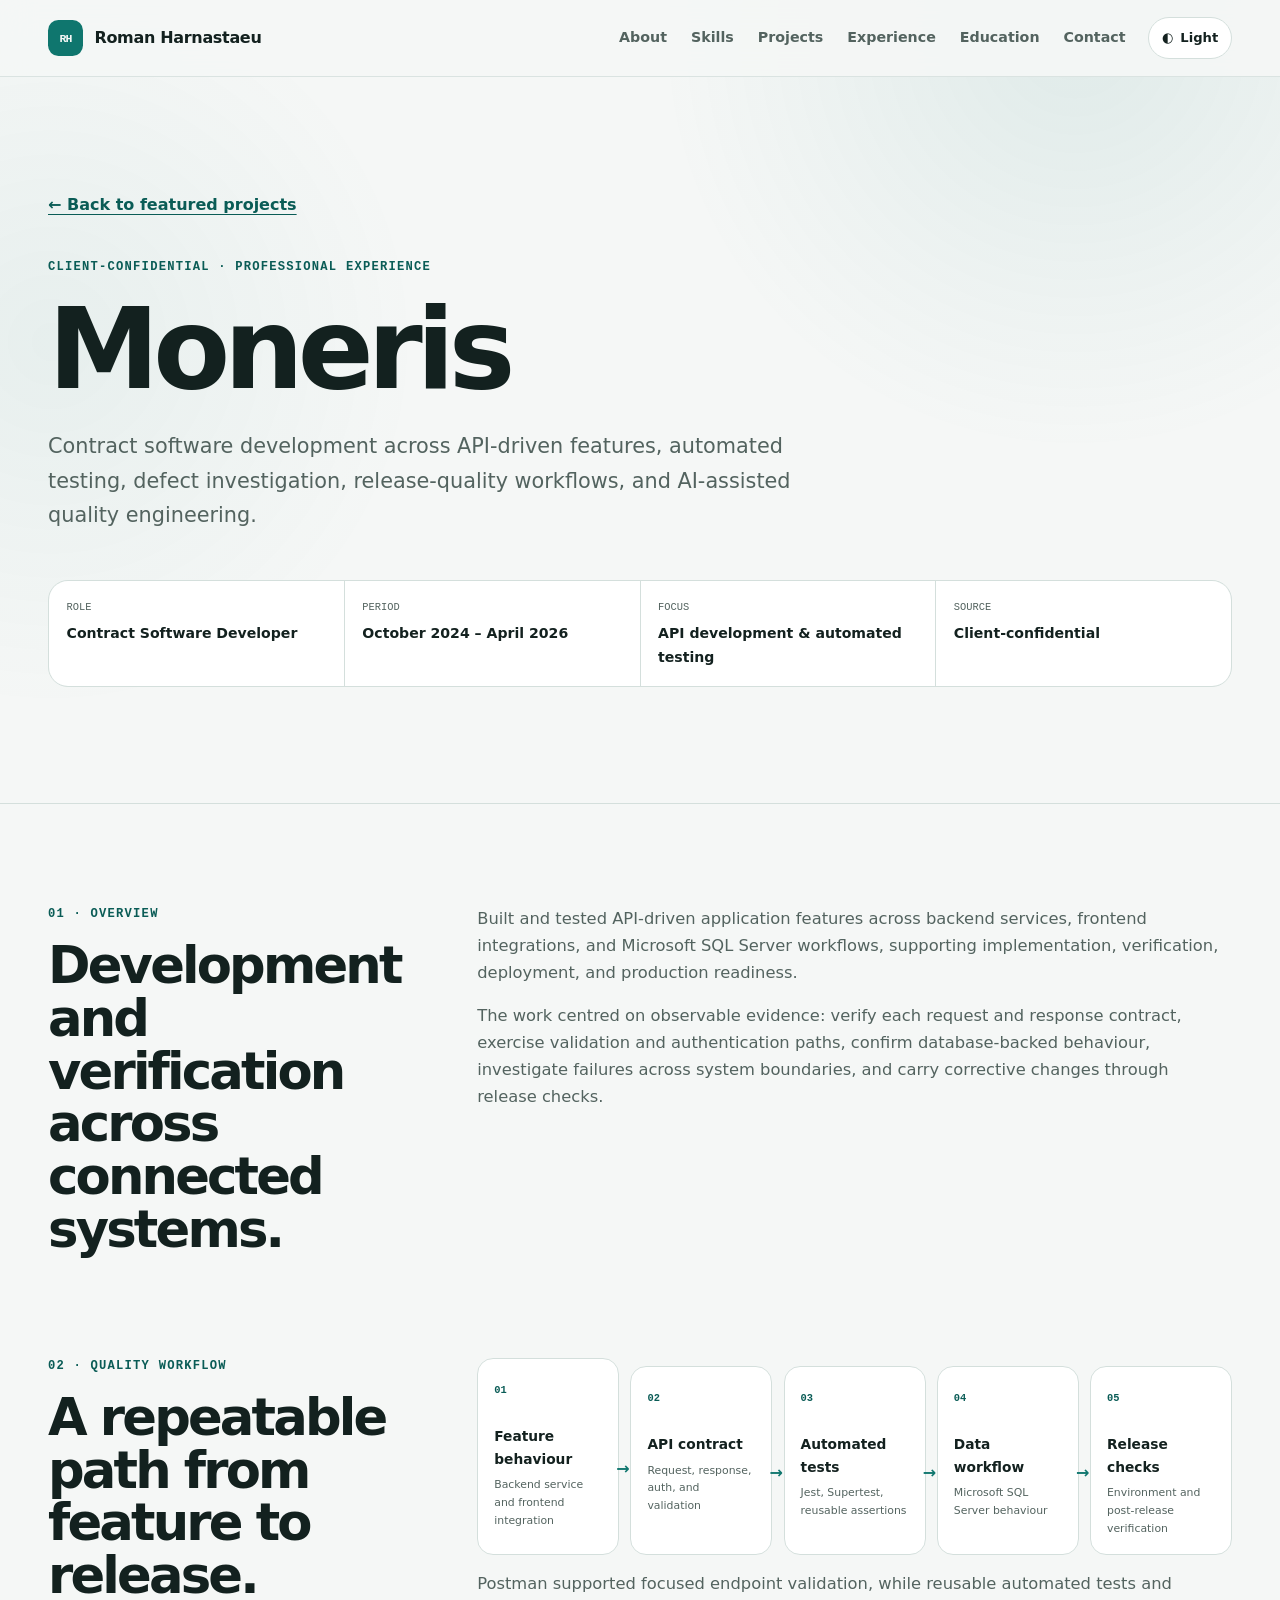
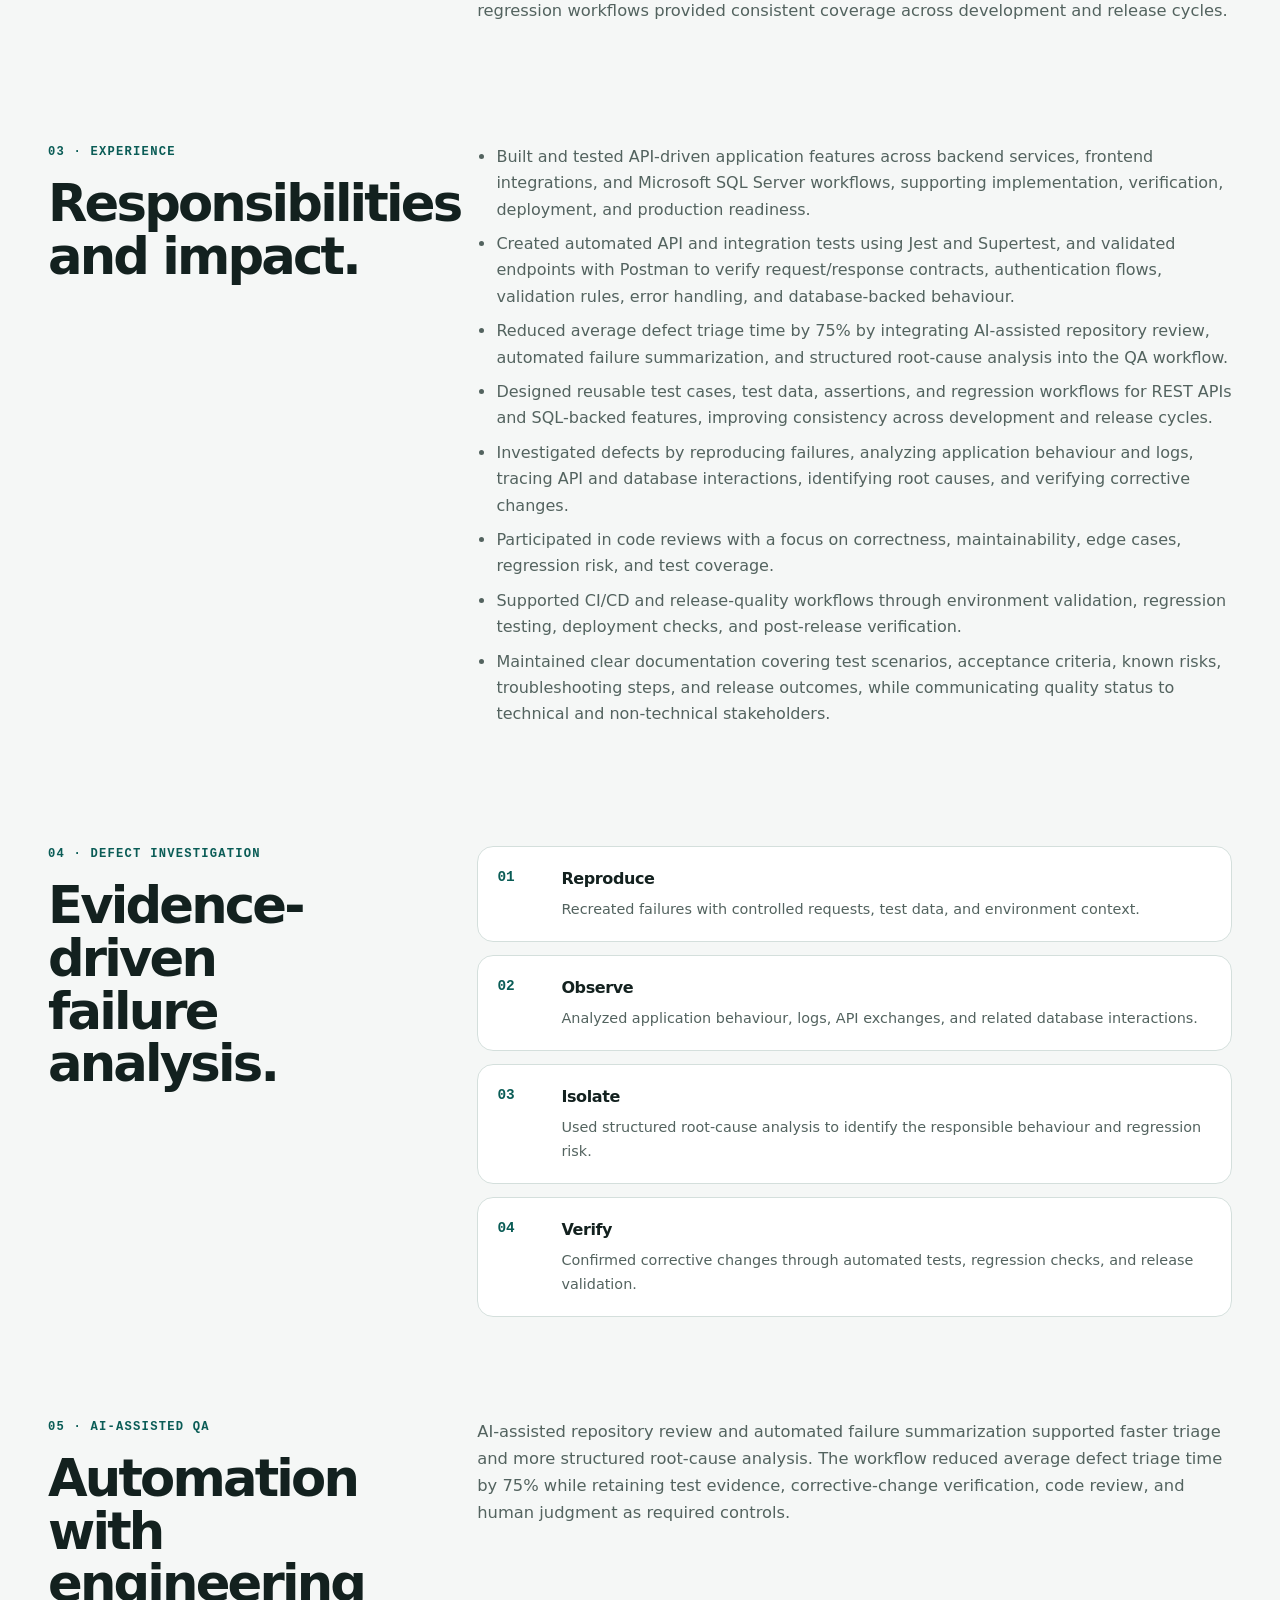
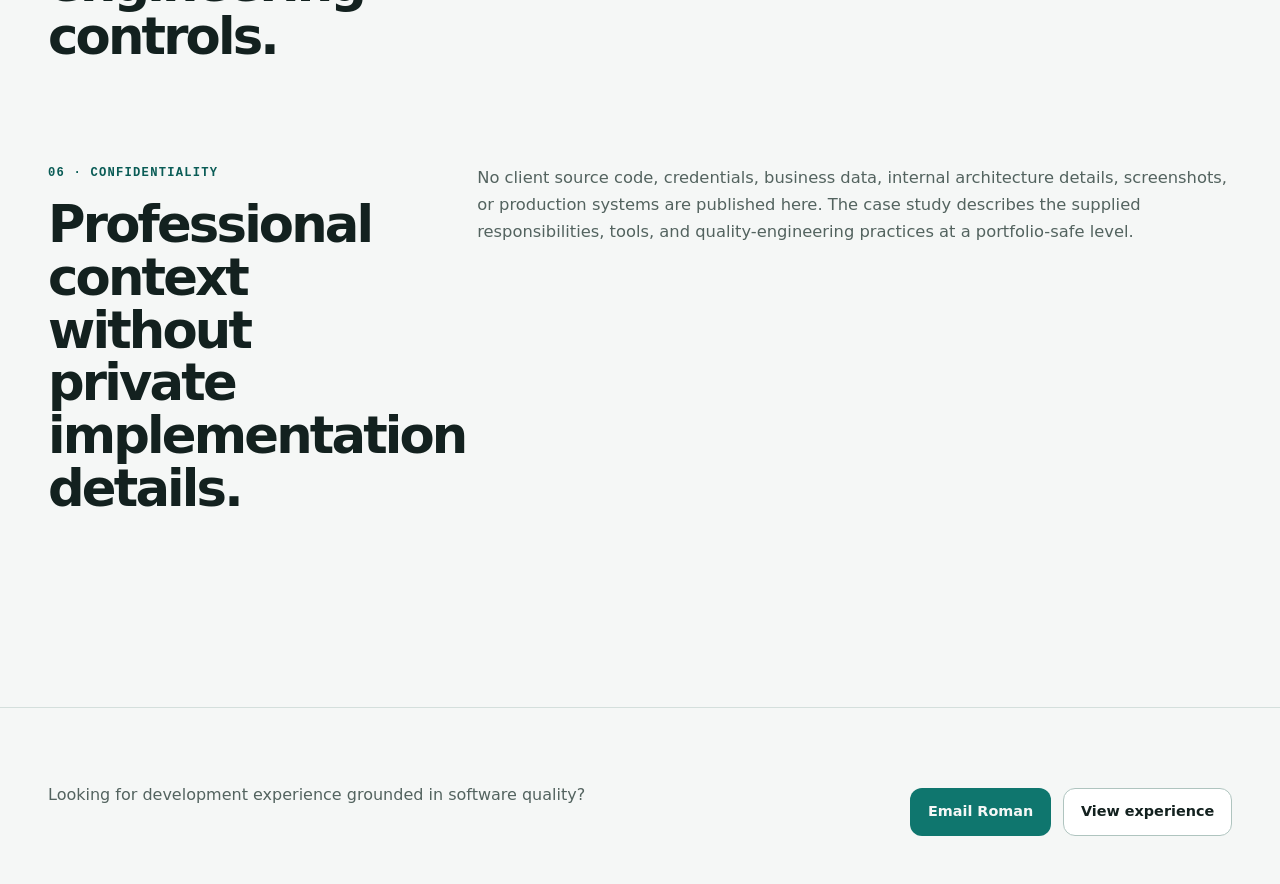
==== moneris-case-study.html @ fde560dd "upd" ====
<!doctype html>
<html lang="en-CA">
<head>
  <meta charset="utf-8">
  <meta name="viewport" content="width=device-width, initial-scale=1">
  <title>Moneris Contract Software Development | Roman Harnastaeu</title>
  <meta name="description" content="A client-confidential case study of Roman Harnastaeu's contract software development work across API-driven features, automated testing, defect investigation, SQL Server workflows, and release quality at Moneris.">
  <meta name="author" content="Roman Harnastaeu">
  <meta name="robots" content="index, follow, max-image-preview:large">
  <meta name="theme-color" content="#f5f7f6" media="(prefers-color-scheme: light)">
  <meta name="theme-color" content="#0b1514" media="(prefers-color-scheme: dark)">
  <link rel="canonical" href="https://romanharnastaeu.github.io/moneris-case-study.html">
  <link rel="icon" type="image/png" href="assets/favicon.png">
  <link rel="stylesheet" href="styles.css">
  <meta property="og:type" content="article">
  <meta property="og:title" content="Moneris Contract Software Development | Roman Harnastaeu">
  <meta property="og:description" content="API-driven development, automated testing, defect investigation, AI-assisted QA, and release-quality workflows at Moneris.">
  <meta property="og:url" content="https://romanharnastaeu.github.io/moneris-case-study.html">
  <meta property="og:image" content="https://romanharnastaeu.github.io/assets/roman-harnastaeu-og-v2.jpg">
  <meta property="og:image:alt" content="Roman Harnastaeu, Full-Stack Software Developer — Java, C#/.NET, REST APIs, test automation, and AI-assisted development">
  <meta name="twitter:card" content="summary_large_image">
  <meta name="twitter:title" content="Moneris Contract Software Development | Roman Harnastaeu">
  <meta name="twitter:description" content="API-driven development, automated testing, defect investigation, AI-assisted QA, and release-quality workflows at Moneris.">
  <meta name="twitter:image" content="https://romanharnastaeu.github.io/assets/roman-harnastaeu-og-v2.jpg">
  <meta name="twitter:image:alt" content="Roman Harnastaeu, Full-Stack Software Developer — Java, C#/.NET, REST APIs, test automation, and AI-assisted development">
  <script>
    try {
      const savedTheme = localStorage.getItem('portfolio-theme');
      if (savedTheme === 'light' || savedTheme === 'dark') document.documentElement.dataset.theme = savedTheme;
    } catch (_) {}
  </script>
  <script src="script.js" defer></script>
</head>
<body>
  <a class="skip-link" href="#case-content">Skip to case study</a>
  <header class="site-header">
    <div class="shell nav-shell">
      <a class="brand" href="index.html" aria-label="Roman Harnastaeu — portfolio home">
        <span class="brand-mark" aria-hidden="true">RH</span>
        <span class="brand-name">Roman Harnastaeu</span>
      </a>
      <button class="nav-toggle" type="button" aria-expanded="false" aria-controls="primary-navigation">
        <span class="sr-only">Open navigation</span>
        <span aria-hidden="true"></span><span aria-hidden="true"></span><span aria-hidden="true"></span>
      </button>
      <nav class="primary-nav" id="primary-navigation" aria-label="Primary navigation">
        <a href="index.html#about">About</a>
        <a href="index.html#skills">Skills</a>
        <a href="index.html#projects">Projects</a>
        <a href="index.html#experience">Experience</a>
        <a href="index.html#education">Education</a>
        <a href="index.html#contact">Contact</a>
      </nav>
      <button class="theme-toggle" type="button" aria-label="Switch to dark theme">
        <span aria-hidden="true">◐</span><span class="theme-label">Theme</span>
      </button>
    </div>
  </header>

  <main class="case-study-main" id="case-content">
    <header class="case-study-hero">
      <div class="shell">
        <a class="back-link" href="index.html#projects">← Back to featured projects</a>
        <p class="eyebrow">Client-confidential · Professional experience</p>
        <h1>Moneris</h1>
        <p class="case-study-lede">Contract software development across API-driven features, automated testing, defect investigation, release-quality workflows, and AI-assisted quality engineering.</p>
        <dl class="case-facts">
          <div><dt>Role</dt><dd>Contract Software Developer</dd></div>
          <div><dt>Period</dt><dd>October 2024 – April 2026</dd></div>
          <div><dt>Focus</dt><dd>API development &amp; automated testing</dd></div>
          <div><dt>Source</dt><dd>Client-confidential</dd></div>
        </dl>
      </div>
    </header>

    <section class="case-section" aria-labelledby="moneris-overview-title">
      <div class="shell">
        <div>
          <p class="eyebrow">01 · Overview</p>
          <h2 id="moneris-overview-title">Development and verification across connected systems.</h2>
        </div>
        <div class="case-body">
          <p>Built and tested API-driven application features across backend services, frontend integrations, and Microsoft SQL Server workflows, supporting implementation, verification, deployment, and production readiness.</p>
          <p>The work centred on observable evidence: verify each request and response contract, exercise validation and authentication paths, confirm database-backed behaviour, investigate failures across system boundaries, and carry corrective changes through release checks.</p>
        </div>
      </div>
    </section>

    <section class="case-section" aria-labelledby="moneris-system-title">
      <div class="shell">
        <div>
          <p class="eyebrow">02 · Quality workflow</p>
          <h2 id="moneris-system-title">A repeatable path from feature to release.</h2>
        </div>
        <div class="case-body">
          <ol class="architecture-flow" aria-label="Moneris API quality workflow">
            <li><span>01</span><strong>Feature behaviour</strong><small>Backend service and frontend integration</small></li>
            <li><span>02</span><strong>API contract</strong><small>Request, response, auth, and validation</small></li>
            <li><span>03</span><strong>Automated tests</strong><small>Jest, Supertest, reusable assertions</small></li>
            <li><span>04</span><strong>Data workflow</strong><small>Microsoft SQL Server behaviour</small></li>
            <li><span>05</span><strong>Release checks</strong><small>Environment and post-release verification</small></li>
          </ol>
          <p>Postman supported focused endpoint validation, while reusable automated tests and regression workflows provided consistent coverage across development and release cycles.</p>
        </div>
      </div>
    </section>

    <section class="case-section" aria-labelledby="moneris-contribution-title">
      <div class="shell">
        <div>
          <p class="eyebrow">03 · Experience</p>
          <h2 id="moneris-contribution-title">Responsibilities and impact.</h2>
        </div>
        <div class="case-body">
          <ul>
            <li>Built and tested API-driven application features across backend services, frontend integrations, and Microsoft SQL Server workflows, supporting implementation, verification, deployment, and production readiness.</li>
            <li>Created automated API and integration tests using Jest and Supertest, and validated endpoints with Postman to verify request/response contracts, authentication flows, validation rules, error handling, and database-backed behaviour.</li>
            <li>Reduced average defect triage time by 75% by integrating AI-assisted repository review, automated failure summarization, and structured root-cause analysis into the QA workflow.</li>
            <li>Designed reusable test cases, test data, assertions, and regression workflows for REST APIs and SQL-backed features, improving consistency across development and release cycles.</li>
            <li>Investigated defects by reproducing failures, analyzing application behaviour and logs, tracing API and database interactions, identifying root causes, and verifying corrective changes.</li>
            <li>Participated in code reviews with a focus on correctness, maintainability, edge cases, regression risk, and test coverage.</li>
            <li>Supported CI/CD and release-quality workflows through environment validation, regression testing, deployment checks, and post-release verification.</li>
            <li>Maintained clear documentation covering test scenarios, acceptance criteria, known risks, troubleshooting steps, and release outcomes, while communicating quality status to technical and non-technical stakeholders.</li>
          </ul>
        </div>
      </div>
    </section>

    <section class="case-section" aria-labelledby="moneris-investigation-title">
      <div class="shell">
        <div>
          <p class="eyebrow">04 · Defect investigation</p>
          <h2 id="moneris-investigation-title">Evidence-driven failure analysis.</h2>
        </div>
        <div class="case-body case-steps">
          <article class="case-step"><span>01</span><div><h3>Reproduce</h3><p>Recreated failures with controlled requests, test data, and environment context.</p></div></article>
          <article class="case-step"><span>02</span><div><h3>Observe</h3><p>Analyzed application behaviour, logs, API exchanges, and related database interactions.</p></div></article>
          <article class="case-step"><span>03</span><div><h3>Isolate</h3><p>Used structured root-cause analysis to identify the responsible behaviour and regression risk.</p></div></article>
          <article class="case-step"><span>04</span><div><h3>Verify</h3><p>Confirmed corrective changes through automated tests, regression checks, and release validation.</p></div></article>
        </div>
      </div>
    </section>

    <section class="case-section" aria-labelledby="moneris-ai-title">
      <div class="shell">
        <div>
          <p class="eyebrow">05 · AI-assisted QA</p>
          <h2 id="moneris-ai-title">Automation with engineering controls.</h2>
        </div>
        <div class="case-body">
          <p>AI-assisted repository review and automated failure summarization supported faster triage and more structured root-cause analysis. The workflow reduced average defect triage time by 75% while retaining test evidence, corrective-change verification, code review, and human judgment as required controls.</p>
        </div>
      </div>
    </section>

    <section class="case-section" aria-labelledby="moneris-privacy-title">
      <div class="shell">
        <div>
          <p class="eyebrow">06 · Confidentiality</p>
          <h2 id="moneris-privacy-title">Professional context without private implementation details.</h2>
        </div>
        <div class="case-body">
          <p>No client source code, credentials, business data, internal architecture details, screenshots, or production systems are published here. The case study describes the supplied responsibilities, tools, and quality-engineering practices at a portfolio-safe level.</p>
        </div>
      </div>
    </section>
  </main>

  <footer class="case-study-footer">
    <div class="shell">
      <p>Looking for development experience grounded in software quality?</p>
      <div class="hero-actions">
        <a class="button button-primary" href="mailto:harnastaeudev@gmail.com">Email Roman</a>
        <a class="button button-secondary" href="index.html#experience">View experience</a>
      </div>
    </div>
  </footer>
</body>
</html>
---- styles.css ----
:root {
  color-scheme: light;
  --bg: #f5f7f6;
  --surface: #ffffff;
  --surface-soft: #eaf2f0;
  --surface-strong: #dcebe7;
  --text: #13211f;
  --muted: #53635f;
  --accent: #0f766e;
  --accent-strong: #0a5c56;
  --accent-soft: #d8f0eb;
  --accent-ink: #083d39;
  --border: #d4dfdc;
  --border-strong: #afc4bf;
  --header-bg: rgba(245, 247, 246, 0.92);
  --shadow-sm: 0 8px 24px rgba(19, 33, 31, 0.06);
  --shadow-lg: 0 28px 70px rgba(19, 33, 31, 0.12);
  --radius-sm: 0.75rem;
  --radius-md: 1.25rem;
  --radius-lg: 2rem;
  --shell: 74rem;
  --font-sans: Inter, ui-sans-serif, system-ui, -apple-system, BlinkMacSystemFont, "Segoe UI", sans-serif;
  --font-mono: "SFMono-Regular", Consolas, "Liberation Mono", monospace;
}

@media (prefers-color-scheme: dark) {
  :root:not([data-theme="light"]) {
    color-scheme: dark;
    --bg: #091311;
    --surface: #101d1a;
    --surface-soft: #142723;
    --surface-strong: #1a322d;
    --text: #eff8f5;
    --muted: #afc2bd;
    --accent: #57d6c1;
    --accent-strong: #8be7d8;
    --accent-soft: #153d36;
    --accent-ink: #c8fff5;
    --border: #29403b;
    --border-strong: #41635b;
    --header-bg: rgba(9, 19, 17, 0.9);
    --shadow-sm: 0 8px 24px rgba(0, 0, 0, 0.16);
    --shadow-lg: 0 30px 70px rgba(0, 0, 0, 0.3);
  }
}

:root[data-theme="dark"] {
  color-scheme: dark;
  --bg: #091311;
  --surface: #101d1a;
  --surface-soft: #142723;
  --surface-strong: #1a322d;
  --text: #eff8f5;
  --muted: #afc2bd;
  --accent: #57d6c1;
  --accent-strong: #8be7d8;
  --accent-soft: #153d36;
  --accent-ink: #c8fff5;
  --border: #29403b;
  --border-strong: #41635b;
  --header-bg: rgba(9, 19, 17, 0.9);
  --shadow-sm: 0 8px 24px rgba(0, 0, 0, 0.16);
  --shadow-lg: 0 30px 70px rgba(0, 0, 0, 0.3);
}

*,
*::before,
*::after {
  box-sizing: border-box;
}

html {
  scroll-behavior: smooth;
  scroll-padding-top: 6rem;
}

body {
  margin: 0;
  min-width: 20rem;
  background: var(--bg);
  color: var(--text);
  font-family: var(--font-sans);
  font-size: 1rem;
  line-height: 1.65;
  text-rendering: optimizeLegibility;
  -webkit-font-smoothing: antialiased;
}

body::before {
  position: fixed;
  inset: 0;
  z-index: -1;
  content: "";
  pointer-events: none;
  background:
    radial-gradient(circle at 84% 4%, color-mix(in srgb, var(--accent) 9%, transparent), transparent 26rem),
    radial-gradient(circle at 4% 38%, color-mix(in srgb, var(--accent) 6%, transparent), transparent 23rem);
}

img,
svg {
  display: block;
  max-width: 100%;
}

a {
  color: inherit;
}

button,
input,
textarea,
select {
  font: inherit;
}

button,
a {
  -webkit-tap-highlight-color: transparent;
}

:focus-visible {
  outline: 3px solid var(--accent);
  outline-offset: 4px;
}

::selection {
  background: var(--accent);
  color: var(--bg);
}

.shell {
  width: min(calc(100% - 2.5rem), var(--shell));
  margin-inline: auto;
}

.sr-only {
  position: absolute;
  width: 1px;
  height: 1px;
  padding: 0;
  margin: -1px;
  overflow: hidden;
  clip: rect(0, 0, 0, 0);
  white-space: nowrap;
  border: 0;
}

.skip-link {
  position: fixed;
  top: 1rem;
  left: 1rem;
  z-index: 100;
  padding: 0.75rem 1rem;
  border-radius: var(--radius-sm);
  background: var(--text);
  color: var(--bg);
  font-weight: 750;
  text-decoration: none;
  transform: translateY(-160%);
}

.skip-link:focus {
  transform: translateY(0);
}

.site-header {
  position: sticky;
  top: 0;
  z-index: 50;
  border-bottom: 1px solid color-mix(in srgb, var(--border) 80%, transparent);
  background: var(--header-bg);
  backdrop-filter: blur(16px);
}

.nav-shell {
  position: relative;
  display: flex;
  min-height: 4.75rem;
  align-items: center;
  gap: 1.4rem;
}

.brand {
  display: inline-flex;
  align-items: center;
  gap: 0.7rem;
  flex: 0 0 auto;
  font-weight: 780;
  letter-spacing: -0.02em;
  text-decoration: none;
}

.brand-mark {
  display: grid;
  width: 2.2rem;
  height: 2.2rem;
  place-items: center;
  border-radius: 0.65rem;
  background: var(--accent);
  color: var(--bg);
  font-family: var(--font-mono);
  font-size: 0.72rem;
  font-weight: 800;
  letter-spacing: -0.08em;
}

.primary-nav {
  display: flex;
  align-items: center;
  gap: clamp(0.8rem, 2vw, 1.5rem);
  margin-left: auto;
}

.primary-nav a {
  position: relative;
  padding-block: 0.5rem;
  color: var(--muted);
  font-size: 0.89rem;
  font-weight: 680;
  text-decoration: none;
}

.primary-nav a::after {
  position: absolute;
  right: 0;
  bottom: 0.2rem;
  left: 0;
  height: 2px;
  content: "";
  background: var(--accent);
  transform: scaleX(0);
  transform-origin: right;
  transition: transform 180ms ease;
}

.primary-nav a:hover,
.primary-nav a:focus-visible {
  color: var(--text);
}

.primary-nav a:hover::after,
.primary-nav a:focus-visible::after {
  transform: scaleX(1);
  transform-origin: left;
}

.theme-toggle,
.nav-toggle {
  border: 1px solid var(--border);
  background: var(--surface);
  color: var(--text);
  cursor: pointer;
}

.theme-toggle {
  display: inline-flex;
  min-height: 2.65rem;
  align-items: center;
  gap: 0.45rem;
  justify-content: center;
  padding: 0.55rem 0.8rem;
  border-radius: 999px;
  font-size: 0.82rem;
  font-weight: 720;
}

.theme-toggle:hover,
.nav-toggle:hover {
  border-color: var(--border-strong);
  background: var(--surface-soft);
}

.nav-toggle {
  display: none;
  width: 2.75rem;
  height: 2.75rem;
  margin-left: auto;
  padding: 0.7rem;
  border-radius: 50%;
}

.nav-toggle > span:not(.sr-only) {
  display: block;
  width: 100%;
  height: 2px;
  margin-block: 0.22rem;
  border-radius: 999px;
  background: currentColor;
  transition: transform 180ms ease, opacity 180ms ease;
}

.hero {
  display: grid;
  min-height: calc(100svh - 4.75rem);
  align-items: center;
  padding-block: clamp(4.75rem, 10vw, 8.5rem);
  border-bottom: 1px solid var(--border);
}

.hero-grid {
  display: grid;
  grid-template-columns: minmax(0, 1.18fr) minmax(19rem, 0.82fr);
  align-items: center;
  gap: clamp(3rem, 8vw, 7rem);
}

.hero-grid > *,
.section-heading > *,
.project-card > *,
.education-grid > *,
.footer-grid > * {
  min-width: 0;
}

.eyebrow {
  margin: 0 0 1rem;
  color: var(--accent-strong);
  font-family: var(--font-mono);
  font-size: 0.76rem;
  font-weight: 760;
  letter-spacing: 0.1em;
  line-height: 1.4;
  text-transform: uppercase;
}

.status-dot {
  display: inline-block;
  width: 0.52rem;
  height: 0.52rem;
  margin-right: 0.4rem;
  border-radius: 50%;
  background: var(--accent);
  box-shadow: 0 0 0 0.24rem color-mix(in srgb, var(--accent) 16%, transparent);
}

.hero h1 {
  max-width: 12ch;
  margin: 0;
  font-size: clamp(3.35rem, 8vw, 6.8rem);
  font-weight: 780;
  letter-spacing: -0.07em;
  line-height: 0.94;
}

.hero-role {
  margin: 1.5rem 0 0;
  color: var(--accent-strong);
  font-size: clamp(1.4rem, 3vw, 2rem);
  font-weight: 680;
  letter-spacing: -0.035em;
}

.hero-stack {
  margin: 0.5rem 0 0;
  font-family: var(--font-mono);
  font-size: clamp(0.82rem, 1.6vw, 1rem);
  font-weight: 650;
}

.hero-stack span {
  margin-inline: 0.2rem;
  color: var(--accent);
}

.hero-intro {
  max-width: 45rem;
  margin: 1.45rem 0 0;
  color: var(--muted);
  font-size: clamp(1rem, 2vw, 1.14rem);
  line-height: 1.75;
}

.hero-actions,
.social-links,
.project-actions {
  display: flex;
  flex-wrap: wrap;
  align-items: center;
}

.hero-actions {
  gap: 0.75rem;
  margin-top: 2rem;
}

.button {
  display: inline-flex;
  min-height: 3rem;
  align-items: center;
  justify-content: center;
  padding: 0.72rem 1.05rem;
  border: 1px solid transparent;
  border-radius: 0.75rem;
  font-size: 0.9rem;
  font-weight: 760;
  line-height: 1.2;
  text-align: center;
  text-decoration: none;
  transition: background-color 180ms ease, border-color 180ms ease, color 180ms ease, transform 180ms ease;
}

.button:hover {
  transform: translateY(-2px);
}

.button-primary {
  background: var(--accent);
  color: var(--bg);
}

.button-primary:hover {
  background: var(--accent-strong);
}

.button-secondary {
  border-color: var(--border-strong);
  background: var(--surface);
  color: var(--text);
}

.button-secondary:hover {
  border-color: var(--accent);
  color: var(--accent-strong);
}

.social-links {
  gap: 1.2rem;
  margin-top: 1.4rem;
}

.social-links a,
.text-link {
  color: var(--accent-strong);
  font-size: 0.9rem;
  font-weight: 760;
  text-underline-offset: 0.25rem;
}

.social-links a:hover,
.text-link:hover {
  color: var(--text);
}

.hero-panel {
  position: relative;
  overflow: hidden;
  border: 1px solid var(--border-strong);
  border-radius: var(--radius-lg);
  background: var(--surface);
  box-shadow: var(--shadow-lg);
}

.hero-panel::before {
  position: absolute;
  top: -7rem;
  right: -6rem;
  width: 15rem;
  height: 15rem;
  border: 1.8rem solid var(--accent-soft);
  border-radius: 50%;
  content: "";
  opacity: 0.65;
}

.hero-panel-top,
.hero-panel-footer {
  position: relative;
  display: flex;
  align-items: center;
  justify-content: space-between;
  gap: 1rem;
}

.hero-panel-top {
  padding: 1.2rem 1.3rem;
  border-bottom: 1px solid var(--border);
}

.code-kicker {
  color: var(--muted);
  font-family: var(--font-mono);
  font-size: 0.76rem;
}

.availability {
  padding: 0.28rem 0.55rem;
  border: 1px solid color-mix(in srgb, var(--accent) 35%, var(--border));
  border-radius: 999px;
  background: var(--accent-soft);
  color: var(--accent-ink);
  font-size: 0.68rem;
  font-weight: 760;
}

.profile-facts {
  position: relative;
  display: grid;
  gap: 0;
  margin: 0;
  padding: 0.8rem 1.3rem;
}

.profile-facts div {
  display: grid;
  grid-template-columns: 7.2rem 1fr;
  gap: 0.8rem;
  padding-block: 1rem;
  border-bottom: 1px solid var(--border);
}

.profile-facts div:last-child {
  border-bottom: 0;
}

.profile-facts dt {
  color: var(--muted);
  font-family: var(--font-mono);
  font-size: 0.71rem;
  text-transform: uppercase;
}

.profile-facts dd {
  margin: 0;
  font-size: 0.92rem;
  font-weight: 720;
  overflow-wrap: anywhere;
}

.hero-panel-footer {
  padding: 1.05rem 1.3rem;
  background: var(--accent);
  color: var(--bg);
  font-size: 0.82rem;
}

.hero-panel-footer strong {
  font-family: var(--font-mono);
}

.section {
  padding-block: clamp(5rem, 9vw, 8rem);
  scroll-margin-top: 4.75rem;
}

.section-tinted {
  border-block: 1px solid var(--border);
  background: color-mix(in srgb, var(--surface-soft) 58%, var(--bg));
}

.section-heading {
  display: grid;
  grid-template-columns: minmax(0, 1fr) minmax(18rem, 0.72fr);
  align-items: end;
  gap: clamp(2rem, 6vw, 6rem);
  margin-bottom: clamp(2.5rem, 5vw, 4.5rem);
}

.section-heading h2,
.education-grid h2,
.footer-copy h2,
.case-study-hero h1,
.case-section h2 {
  margin: 0;
  font-size: clamp(2.25rem, 5vw, 4.3rem);
  font-weight: 760;
  letter-spacing: -0.055em;
  line-height: 1.03;
}

.section-heading > p {
  margin: 0;
  color: var(--muted);
  font-size: 1.05rem;
}

.compact-heading {
  grid-template-columns: minmax(0, 1fr) minmax(18rem, 0.62fr);
}

.summary-grid,
.achievement-grid {
  display: grid;
  grid-template-columns: repeat(3, minmax(0, 1fr));
  gap: 1rem;
}

.summary-card,
.achievement-grid article {
  min-height: 16rem;
  padding: clamp(1.4rem, 3vw, 2rem);
  border: 1px solid var(--border);
  border-radius: var(--radius-md);
  background: var(--surface);
  box-shadow: var(--shadow-sm);
}

.card-number {
  display: inline-grid;
  width: 2rem;
  height: 2rem;
  place-items: center;
  border-radius: 50%;
  background: var(--accent-soft);
  color: var(--accent-ink);
  font-family: var(--font-mono);
  font-size: 0.72rem;
  font-weight: 800;
}

.summary-card h3,
.achievement-grid h3 {
  margin: 2.8rem 0 0.7rem;
  font-size: 1.22rem;
  letter-spacing: -0.025em;
}

.summary-card p,
.achievement-grid p {
  margin: 0;
  color: var(--muted);
}

.skills-grid {
  display: grid;
  grid-template-columns: repeat(2, minmax(0, 1fr));
  border-top: 1px solid var(--border-strong);
}

.skill-group {
  padding: clamp(1.5rem, 4vw, 2.5rem) clamp(0rem, 3vw, 2.5rem);
  border-bottom: 1px solid var(--border);
}

.skill-group:nth-child(odd) {
  padding-left: 0;
  border-right: 1px solid var(--border);
}

.skill-group:nth-child(even) {
  padding-right: 0;
}

.skill-group h3 {
  margin: 0 0 1.25rem;
  font-size: 1.05rem;
  letter-spacing: -0.02em;
}

.tag-list,
.project-stack,
.highlight-list,
.timeline,
.timeline-content ul {
  margin: 0;
  padding: 0;
}

.tag-list {
  display: flex;
  flex-wrap: wrap;
  gap: 0.5rem;
  list-style: none;
}

.tag-list li,
.project-stack li {
  padding: 0.36rem 0.65rem;
  border: 1px solid var(--border);
  border-radius: 999px;
  background: var(--surface);
  color: var(--muted);
  font-family: var(--font-mono);
  font-size: 0.7rem;
  font-weight: 650;
}

.project-list {
  display: grid;
  gap: 1.5rem;
}

.project-card {
  display: grid;
  grid-template-columns: minmax(0, 1.25fr) minmax(18rem, 0.75fr);
  overflow: hidden;
  border: 1px solid var(--border);
  border-radius: var(--radius-lg);
  background: var(--surface);
  box-shadow: var(--shadow-sm);
}

.project-card-featured {
  border-color: color-mix(in srgb, var(--accent) 45%, var(--border));
  box-shadow: var(--shadow-lg);
}

.project-content {
  padding: clamp(1.5rem, 4vw, 3rem);
}

.project-meta {
  display: flex;
  flex-wrap: wrap;
  align-items: center;
  gap: 0.8rem;
  margin-bottom: 1.3rem;
}

.project-index {
  color: var(--accent-strong);
  font-family: var(--font-mono);
  font-size: 0.76rem;
  font-weight: 800;
}

.project-status {
  padding: 0.28rem 0.58rem;
  border-radius: 999px;
  background: var(--surface-soft);
  color: var(--muted);
  font-family: var(--font-mono);
  font-size: 0.67rem;
  font-weight: 700;
}

.project-card h3 {
  margin: 0;
  font-size: clamp(1.9rem, 4vw, 3.1rem);
  letter-spacing: -0.05em;
  line-height: 1;
}

.problem {
  margin: 1.1rem 0 1.7rem;
  color: var(--muted);
  font-size: 1.02rem;
}

.problem strong {
  color: var(--text);
}

.project-detail-grid {
  display: grid;
  grid-template-columns: repeat(2, minmax(0, 1fr));
  gap: 1.2rem;
}

.project-detail-grid h4 {
  margin: 0 0 0.4rem;
  color: var(--accent-strong);
  font-family: var(--font-mono);
  font-size: 0.74rem;
  letter-spacing: 0.05em;
  text-transform: uppercase;
}

.project-detail-grid p {
  margin: 0;
  color: var(--muted);
  font-size: 0.92rem;
}

.project-stack {
  display: flex;
  flex-wrap: wrap;
  gap: 0.45rem;
  margin-top: 1.6rem;
}

.project-stack li {
  border-color: color-mix(in srgb, var(--accent) 28%, var(--border));
  background: var(--accent-soft);
  color: var(--accent-ink);
}

.highlight-list {
  display: grid;
  grid-template-columns: repeat(2, minmax(0, 1fr));
  gap: 0.65rem 1.4rem;
  margin-top: 1.6rem;
  list-style: none;
}

.highlight-list li {
  position: relative;
  padding-left: 1.1rem;
  color: var(--muted);
  font-size: 0.87rem;
}

.highlight-list li::before {
  position: absolute;
  top: 0.66em;
  left: 0;
  width: 0.38rem;
  height: 0.38rem;
  border-radius: 50%;
  background: var(--accent);
  content: "";
}

.project-actions {
  gap: 1rem 1.4rem;
  margin-top: 1.75rem;
}

.muted-note {
  color: var(--muted);
  font-size: 0.76rem;
}

.project-visual {
  position: relative;
  display: grid;
  min-height: 38rem;
  align-content: center;
  justify-items: center;
  gap: 1.5rem;
  margin: 0;
  padding: clamp(1.5rem, 4vw, 2.5rem);
  overflow: hidden;
  border-left: 1px solid var(--border);
  background:
    linear-gradient(color-mix(in srgb, var(--border) 55%, transparent) 1px, transparent 1px),
    linear-gradient(90deg, color-mix(in srgb, var(--border) 55%, transparent) 1px, transparent 1px),
    var(--surface-soft);
  background-size: 2rem 2rem;
}

.project-visual figcaption {
  position: absolute;
  right: 1.2rem;
  bottom: 1rem;
  left: 1.2rem;
  padding: 0.65rem 0.75rem;
  border: 1px solid var(--border);
  border-radius: 0.65rem;
  background: color-mix(in srgb, var(--surface) 92%, transparent);
  color: var(--muted);
  font-size: 0.7rem;
  line-height: 1.45;
  backdrop-filter: blur(8px);
}

.verigoods-visual {
  align-content: start;
  padding-top: 2.5rem;
}

.phone-frame {
  width: min(100%, 15rem);
  padding: 0.8rem;
  border: 0.45rem solid var(--text);
  border-radius: 2.2rem;
  background: var(--surface);
  box-shadow: 0 1.2rem 3rem rgba(8, 61, 57, 0.16);
}

.phone-bar {
  display: flex;
  justify-content: space-between;
  padding: 0.25rem 0.2rem 0.75rem;
  color: var(--text);
  font-family: var(--font-mono);
  font-size: 0.72rem;
  font-weight: 760;
}

.search-chip {
  padding: 0.7rem;
  border: 1px solid var(--border);
  border-radius: 0.7rem;
  background: var(--bg);
  color: var(--muted);
  font-family: var(--font-mono);
  font-size: 0.67rem;
}

.product-mini-card {
  display: grid;
  grid-template-columns: auto 1fr auto;
  align-items: center;
  gap: 0.55rem;
  margin-top: 0.65rem;
  padding: 0.65rem;
  border: 1px solid var(--border);
  border-radius: 0.8rem;
}

.product-mini-card strong,
.product-mini-card small,
.recommendation-block strong,
.recommendation-block small {
  display: block;
}

.product-mini-card strong {
  font-size: 0.66rem;
}

.product-mini-card small,
.recommendation-block small {
  color: var(--muted);
  font-size: 0.55rem;
}

.product-icon {
  display: grid;
  width: 1.7rem;
  height: 1.7rem;
  place-items: center;
  border-radius: 0.5rem;
  color: #fff;
  font-family: var(--font-mono);
  font-size: 0.65rem;
  font-weight: 800;
}

.food-icon {
  background: #0f766e;
}

.beauty-icon {
  background: #8d5e83;
}

.result-chip {
  padding: 0.18rem 0.3rem;
  border-radius: 999px;
  background: var(--accent-soft);
  color: var(--accent-ink);
  font-size: 0.48rem;
  font-weight: 760;
}

.recommendation-block {
  margin-top: 0.7rem;
  padding: 0.75rem;
  border-radius: 0.8rem;
  background: var(--accent);
  color: var(--bg);
}

.recommendation-block small {
  color: color-mix(in srgb, var(--bg) 75%, transparent);
}

.recommendation-block strong {
  margin-top: 0.15rem;
  font-size: 0.67rem;
}

.flow-stack {
  display: flex;
  width: 100%;
  align-items: center;
  justify-content: center;
  gap: 0.35rem;
}

.flow-stack span {
  padding: 0.3rem 0.42rem;
  border: 1px solid var(--border-strong);
  border-radius: 0.45rem;
  background: var(--surface);
  font-family: var(--font-mono);
  font-size: 0.45rem;
  font-weight: 700;
  white-space: nowrap;
}

.flow-stack i {
  width: 0.55rem;
  height: 1px;
  background: var(--accent);
}

.architecture-visual {
  gap: 0.65rem;
}

.architecture-layer {
  position: relative;
  display: grid;
  width: min(100%, 18rem);
  grid-template-columns: auto 1fr;
  gap: 0 0.75rem;
  padding: 1rem;
  border: 1px solid var(--border-strong);
  border-radius: 1rem;
  background: var(--surface);
  box-shadow: var(--shadow-sm);
}

.architecture-layer span {
  grid-row: 1 / 3;
  display: grid;
  width: 2.1rem;
  height: 2.1rem;
  place-items: center;
  border-radius: 0.65rem;
  background: var(--accent-soft);
  color: var(--accent-ink);
  font-family: var(--font-mono);
  font-size: 0.65rem;
  font-weight: 800;
}

.architecture-layer strong {
  font-size: 0.84rem;
}

.architecture-layer small {
  color: var(--muted);
  font-size: 0.67rem;
}

.connector {
  position: relative;
  padding-block: 0.65rem;
  color: var(--muted);
  font-family: var(--font-mono);
  font-size: 0.56rem;
}

.connector::before,
.connector::after {
  position: absolute;
  left: 50%;
  width: 1px;
  height: 0.6rem;
  background: var(--accent);
  content: "";
}

.connector::before {
  top: 0;
}

.connector::after {
  bottom: 0;
}

.bot-visual {
  gap: 1rem;
}

.bot-message {
  width: min(90%, 17rem);
  padding: 1rem;
  border-radius: 1.2rem;
  box-shadow: var(--shadow-sm);
}

.bot-message span,
.bot-message strong,
.bot-message small {
  display: block;
}

.bot-message small {
  margin-top: 0.2rem;
  font-size: 0.62rem;
}

.user-message {
  justify-self: end;
  border-bottom-right-radius: 0.3rem;
  background: var(--accent);
  color: var(--bg);
  font-family: var(--font-mono);
  font-size: 0.8rem;
}

.bot-response {
  justify-self: start;
  border: 1px solid var(--border-strong);
  border-bottom-left-radius: 0.3rem;
  background: var(--surface);
}

.bot-response strong {
  font-size: 0.82rem;
}

.bot-response small {
  color: var(--muted);
}

.bot-route,
.bot-services {
  display: flex;
  flex-wrap: wrap;
  justify-content: center;
  gap: 0.4rem;
}

.bot-route span,
.bot-services span {
  padding: 0.35rem 0.5rem;
  border: 1px solid var(--border);
  border-radius: 999px;
  background: var(--surface);
  color: var(--muted);
  font-family: var(--font-mono);
  font-size: 0.55rem;
}

.bot-route span:not(:last-child)::after {
  margin-left: 0.55rem;
  color: var(--accent);
  content: "→";
}

.timeline {
  list-style: none;
}

.timeline-item {
  position: relative;
  display: grid;
  grid-template-columns: 10rem minmax(0, 1fr);
  gap: 3rem;
  padding: 0 0 4rem 2rem;
  border-left: 1px solid var(--border-strong);
}

.timeline-item:last-child {
  padding-bottom: 0;
}

.timeline-marker {
  position: absolute;
  top: 0.25rem;
  left: -0.43rem;
  width: 0.8rem;
  height: 0.8rem;
  border: 0.2rem solid var(--surface-soft);
  border-radius: 50%;
  background: var(--accent);
  box-shadow: 0 0 0 1px var(--accent);
}

.timeline-date {
  color: var(--muted);
  font-family: var(--font-mono);
  font-size: 0.72rem;
  line-height: 1.4;
}

.timeline-company {
  margin: 0 0 0.25rem;
  color: var(--accent-strong);
  font-family: var(--font-mono);
  font-size: 0.75rem;
}

.timeline-content h3 {
  margin: 0;
  font-size: clamp(1.45rem, 3vw, 2rem);
  letter-spacing: -0.035em;
}

.timeline-content ul {
  display: grid;
  gap: 0.6rem;
  margin-top: 1.2rem;
  padding-left: 1.1rem;
  color: var(--muted);
}

.education-grid {
  display: grid;
  grid-template-columns: minmax(0, 1.1fr) minmax(18rem, 0.75fr);
  gap: 2rem 4rem;
  align-items: start;
}

.education-program {
  margin: 1.5rem 0 0;
  color: var(--muted);
  font-size: 1.08rem;
}

.education-program strong {
  color: var(--text);
  font-size: 1.2rem;
}

.education-date {
  display: inline-block;
  margin: 1rem 0 0;
  padding: 0.38rem 0.65rem;
  border-radius: 999px;
  background: var(--accent-soft);
  color: var(--accent-ink);
  font-family: var(--font-mono);
  font-size: 0.75rem;
  font-weight: 760;
}

.honour-card {
  display: flex;
  align-items: center;
  gap: 1.3rem;
  padding: 1.6rem;
  border: 1px solid var(--border-strong);
  border-radius: var(--radius-md);
  background: var(--surface);
  box-shadow: var(--shadow-sm);
}

.honour-icon {
  display: grid;
  width: 4.2rem;
  height: 4.2rem;
  flex: 0 0 auto;
  place-items: center;
  border-radius: 50%;
  background: var(--accent);
  color: var(--bg);
  font-family: var(--font-mono);
  font-size: 0.9rem;
  font-weight: 820;
}

.honour-card .eyebrow {
  margin-bottom: 0.3rem;
}

.honour-card h3 {
  margin: 0;
  font-size: 1.35rem;
  letter-spacing: -0.03em;
}

.honour-card p:last-child {
  margin: 0.2rem 0 0;
  color: var(--muted);
}

.education-focus {
  grid-column: 1 / -1;
  display: grid;
  grid-template-columns: minmax(16rem, 0.42fr) minmax(0, 1fr);
  gap: 2rem;
  padding-top: 2rem;
  border-top: 1px solid var(--border);
}

.education-focus h3,
.education-focus h4,
.education-focus p {
  margin: 0;
}

.education-focus p {
  color: var(--muted);
}

.education-focus > div:first-child p {
  margin-top: 0.75rem;
}

.education-groups {
  display: grid;
  grid-template-columns: repeat(2, minmax(0, 1fr));
  gap: 1rem;
}

.education-groups article {
  padding: 1.2rem;
  border: 1px solid var(--border);
  border-radius: var(--radius-sm);
  background: var(--surface);
}

.education-groups h4 {
  color: var(--accent-strong);
  font-family: var(--font-mono);
  font-size: 0.72rem;
  letter-spacing: 0.03em;
  text-transform: uppercase;
}

.education-groups p {
  margin-top: 0.55rem;
  font-size: 0.88rem;
}

.achievement-grid article {
  min-height: 14rem;
}

.site-footer {
  scroll-margin-top: 4.75rem;
  padding-block: clamp(5rem, 10vw, 8rem) 2rem;
  background: #07110f;
  color: #eff8f5;
}

.footer-grid {
  display: grid;
  grid-template-columns: minmax(0, 1.1fr) minmax(18rem, 0.7fr);
  gap: 4rem;
}

.footer-copy .eyebrow {
  color: #73e0ce;
}

.footer-copy h2 {
  max-width: 10ch;
  font-size: clamp(3rem, 7vw, 6rem);
}

.footer-copy > p:not(.eyebrow) {
  max-width: 39rem;
  margin: 1.2rem 0 1.7rem;
  color: #afc2bd;
  font-size: 1.05rem;
}

.site-footer .button-primary {
  background: #57d6c1;
  color: #07110f;
}

.site-footer .button-primary:hover {
  background: #8be7d8;
}

.footer-links {
  display: grid;
  align-content: start;
  border-top: 1px solid #29403b;
}

.footer-links > a {
  display: flex;
  align-items: center;
  justify-content: space-between;
  padding-block: 1rem;
  border-bottom: 1px solid #29403b;
  color: #eff8f5;
  font-weight: 720;
  text-decoration: none;
}

.footer-links > a:hover {
  color: #73e0ce;
}

.resume-status {
  display: grid;
  gap: 0.2rem;
  margin-top: 1.5rem;
  padding: 1rem;
  border: 1px solid #41635b;
  border-radius: var(--radius-sm);
  background: #101d1a;
}

.resume-status:focus-visible {
  outline-color: #73e0ce;
}

.resume-status strong {
  font-size: 0.85rem;
}

.resume-status span {
  color: #afc2bd;
  font-size: 0.78rem;
}

.footer-bottom {
  display: flex;
  justify-content: space-between;
  gap: 1rem;
  margin-top: 5rem;
  padding-top: 1.4rem;
  border-top: 1px solid #29403b;
  color: #8fa49f;
  font-family: var(--font-mono);
  font-size: 0.68rem;
}

.footer-bottom p {
  margin: 0;
}

/* Case-study pages */
.case-study-main {
  padding-bottom: 6rem;
}

.case-study-hero {
  padding-block: clamp(4.5rem, 9vw, 8rem);
  border-bottom: 1px solid var(--border);
}

.case-study-hero .back-link {
  display: inline-block;
  margin-bottom: 2.5rem;
  color: var(--accent-strong);
  font-weight: 750;
  text-underline-offset: 0.25rem;
}

.case-study-hero h1 {
  max-width: 12ch;
  font-size: clamp(3.4rem, 9vw, 7rem);
}

.case-study-lede {
  max-width: 48rem;
  margin: 1.4rem 0 0;
  color: var(--muted);
  font-size: clamp(1.08rem, 2vw, 1.3rem);
}

.case-facts {
  display: grid;
  grid-template-columns: repeat(4, minmax(0, 1fr));
  gap: 1px;
  margin: 3rem 0 0;
  border: 1px solid var(--border);
  border-radius: var(--radius-md);
  overflow: hidden;
  background: var(--border);
}

.case-facts div {
  padding: 1.1rem;
  background: var(--surface);
}

.case-facts dt {
  color: var(--muted);
  font-family: var(--font-mono);
  font-size: 0.65rem;
  text-transform: uppercase;
}

.case-facts dd {
  margin: 0.4rem 0 0;
  font-size: 0.88rem;
  font-weight: 720;
}

.case-section {
  padding-top: clamp(4rem, 8vw, 7rem);
}

.case-section > .shell,
.case-section.shell {
  display: grid;
  grid-template-columns: minmax(15rem, 0.45fr) minmax(0, 1fr);
  gap: clamp(2rem, 7vw, 7rem);
}

.case-section h2 {
  font-size: clamp(2rem, 4vw, 3.4rem);
}

.case-body > :first-child {
  margin-top: 0;
}

.case-body p {
  color: var(--muted);
  font-size: 1.02rem;
}

.case-body h3 {
  margin: 2rem 0 0.5rem;
  font-size: 1.25rem;
  letter-spacing: -0.025em;
}

.case-body ul,
.decision-list {
  padding-left: 1.2rem;
  color: var(--muted);
}

.case-body li + li {
  margin-top: 0.5rem;
}

.architecture-flow {
  display: grid;
  grid-template-columns: repeat(5, minmax(0, 1fr));
  gap: 0.7rem;
  margin-top: 2rem;
  padding: 0;
  list-style: none;
}

.architecture-flow li {
  position: relative;
  min-height: 9rem;
  padding: 1rem;
  border: 1px solid var(--border);
  border-radius: 1rem;
  background: var(--surface);
}

.architecture-flow li:not(:last-child)::after {
  position: absolute;
  top: 50%;
  right: -0.72rem;
  z-index: 2;
  color: var(--accent);
  content: "→";
  font-weight: 800;
}

.architecture-flow span,
.case-step span {
  color: var(--accent-strong);
  font-family: var(--font-mono);
  font-size: 0.65rem;
  font-weight: 800;
}

.architecture-flow strong,
.architecture-flow small {
  display: block;
}

.architecture-flow strong {
  margin-top: 1.5rem;
  font-size: 0.86rem;
}

.architecture-flow small {
  margin-top: 0.35rem;
  color: var(--muted);
  font-size: 0.68rem;
}

.decision-list {
  display: grid;
  grid-template-columns: repeat(2, minmax(0, 1fr));
  gap: 1rem;
  padding: 0;
  list-style: none;
}

.decision-list li,
.case-step {
  padding: 1.2rem;
  border: 1px solid var(--border);
  border-radius: 1rem;
  background: var(--surface);
}

.decision-list strong,
.case-step h3 {
  display: block;
  margin-bottom: 0.35rem;
  color: var(--text);
}

.case-step h3 {
  margin-top: 0;
  font-size: 1rem;
}

.decision-list p,
.case-step p {
  margin: 0;
  font-size: 0.9rem;
}

.case-steps {
  display: grid;
  gap: 0.8rem;
}

.case-step {
  display: grid;
  grid-template-columns: 3rem 1fr;
  gap: 1rem;
}

.case-step span {
  font-size: 0.9rem;
}

.case-callout {
  margin-top: 2rem;
  padding: 1.2rem 1.3rem;
  border-left: 4px solid var(--accent);
  border-radius: 0 var(--radius-sm) var(--radius-sm) 0;
  background: var(--accent-soft);
  color: var(--accent-ink);
}

.case-callout p {
  margin: 0;
  color: inherit;
}

.case-study-footer {
  margin-top: 6rem;
  padding-block: 3rem;
  border-top: 1px solid var(--border);
}

.case-study-footer .shell {
  display: flex;
  align-items: center;
  justify-content: space-between;
  gap: 1rem;
}

.case-study-footer p {
  margin: 0;
  color: var(--muted);
}

@media (max-width: 68rem) {
  .brand-name,
  .theme-label {
    display: none;
  }

  .project-card {
    grid-template-columns: 1fr;
  }

  .project-visual {
    min-height: 31rem;
    border-top: 1px solid var(--border);
    border-left: 0;
  }

  .verigoods-visual {
    grid-template-columns: minmax(10rem, 15rem) minmax(18rem, 1fr);
    align-items: center;
    padding-top: 2rem;
  }

  .flow-stack {
    flex-direction: column;
  }

  .flow-stack i {
    width: 1px;
    height: 0.7rem;
  }

  .flow-stack span {
    font-size: 0.58rem;
  }

  .architecture-flow {
    grid-template-columns: repeat(3, minmax(0, 1fr));
  }

  .architecture-flow li:nth-child(3)::after {
    display: none;
  }
}

@media (max-width: 54rem) {
  .nav-toggle {
    display: block;
  }

  .theme-toggle {
    flex: 0 0 2.75rem;
    width: 2.75rem;
    height: 2.75rem;
    padding: 0;
  }

  .primary-nav {
    position: absolute;
    top: calc(100% + 0.6rem);
    right: 0;
    left: 0;
    display: none;
    max-height: calc(100vh - 6rem);
    padding: 0.6rem;
    overflow-y: auto;
    border: 1px solid var(--border);
    border-radius: var(--radius-md);
    background: var(--surface);
    box-shadow: var(--shadow-lg);
  }

  .primary-nav a {
    display: block;
    padding: 0.85rem 0.9rem;
    border-radius: 0.65rem;
  }

  .primary-nav a::after {
    display: none;
  }

  .primary-nav a:hover,
  .primary-nav a:focus-visible {
    background: var(--surface-soft);
  }

  .nav-shell[data-nav-open="true"] .primary-nav {
    display: block;
  }

  .nav-shell[data-nav-open="true"] .nav-toggle > span:nth-of-type(1) {
    transform: translateY(0.43rem) rotate(45deg);
  }

  .nav-shell[data-nav-open="true"] .nav-toggle > span:nth-of-type(2) {
    opacity: 0;
  }

  .nav-shell[data-nav-open="true"] .nav-toggle > span:nth-of-type(3) {
    transform: translateY(-0.43rem) rotate(-45deg);
  }

  .hero {
    min-height: auto;
  }

  .hero-grid,
  .section-heading,
  .footer-grid,
  .education-grid,
  .case-section > .shell,
  .case-section.shell {
    grid-template-columns: minmax(0, 1fr);
  }

  .hero-panel {
    max-width: 38rem;
  }

  .summary-grid,
  .achievement-grid {
    grid-template-columns: 1fr;
  }

  .summary-card,
  .achievement-grid article {
    min-height: auto;
  }

  .summary-card h3,
  .achievement-grid h3 {
    margin-top: 2rem;
  }

  .education-focus {
    grid-template-columns: 1fr;
  }

  .case-facts {
    grid-template-columns: repeat(2, minmax(0, 1fr));
  }

  .case-study-footer .shell {
    align-items: flex-start;
    flex-direction: column;
  }
}

@media (max-width: 42rem) {
  .shell {
    width: min(calc(100% - 1.5rem), var(--shell));
  }

  .nav-shell {
    min-height: 4.25rem;
    gap: 0.5rem;
  }

  .brand {
    min-width: 0;
  }

  .nav-toggle,
  .theme-toggle {
    flex: 0 0 2.75rem;
  }

  .nav-toggle {
    margin-left: auto;
  }

  .theme-toggle {
    margin-left: 0;
  }

  .hero h1 {
    font-size: clamp(3rem, 17vw, 4.5rem);
    overflow-wrap: anywhere;
  }

  .hero-stack span {
    margin-inline: 0.05rem;
  }

  .hero-actions .button {
    width: 100%;
  }

  .profile-facts div {
    grid-template-columns: 1fr;
    gap: 0.25rem;
  }

  .skills-grid {
    grid-template-columns: 1fr;
  }

  .skill-group:nth-child(odd),
  .skill-group:nth-child(even) {
    padding-inline: 0;
    border-right: 0;
  }

  .project-detail-grid,
  .highlight-list,
  .decision-list {
    grid-template-columns: 1fr;
  }

  .project-visual {
    min-height: 30rem;
  }

  .verigoods-visual {
    display: grid;
    grid-template-columns: 1fr;
    align-content: start;
  }

  .phone-frame {
    width: min(100%, 13.5rem);
  }

  .flow-stack {
    display: none;
  }

  .timeline-item {
    grid-template-columns: 1fr;
    gap: 0.7rem;
    padding-left: 1.4rem;
  }

  .honour-card {
    align-items: flex-start;
    flex-direction: column;
  }

  .education-groups {
    grid-template-columns: 1fr;
  }

  .footer-bottom {
    align-items: flex-start;
    flex-direction: column;
  }

  .case-facts,
  .architecture-flow {
    grid-template-columns: 1fr;
  }

  .architecture-flow li:not(:last-child)::after {
    top: auto;
    right: 50%;
    bottom: -0.9rem;
    transform: rotate(90deg);
  }

  .architecture-flow li:nth-child(3)::after {
    display: block;
  }

  .case-step {
    grid-template-columns: 2rem 1fr;
  }
}

@media (prefers-reduced-motion: reduce) {
  html {
    scroll-behavior: auto;
  }

  *,
  *::before,
  *::after {
    scroll-behavior: auto !important;
    transition-duration: 0.01ms !important;
    animation-duration: 0.01ms !important;
    animation-iteration-count: 1 !important;
  }

  .button:hover {
    transform: none;
  }
}
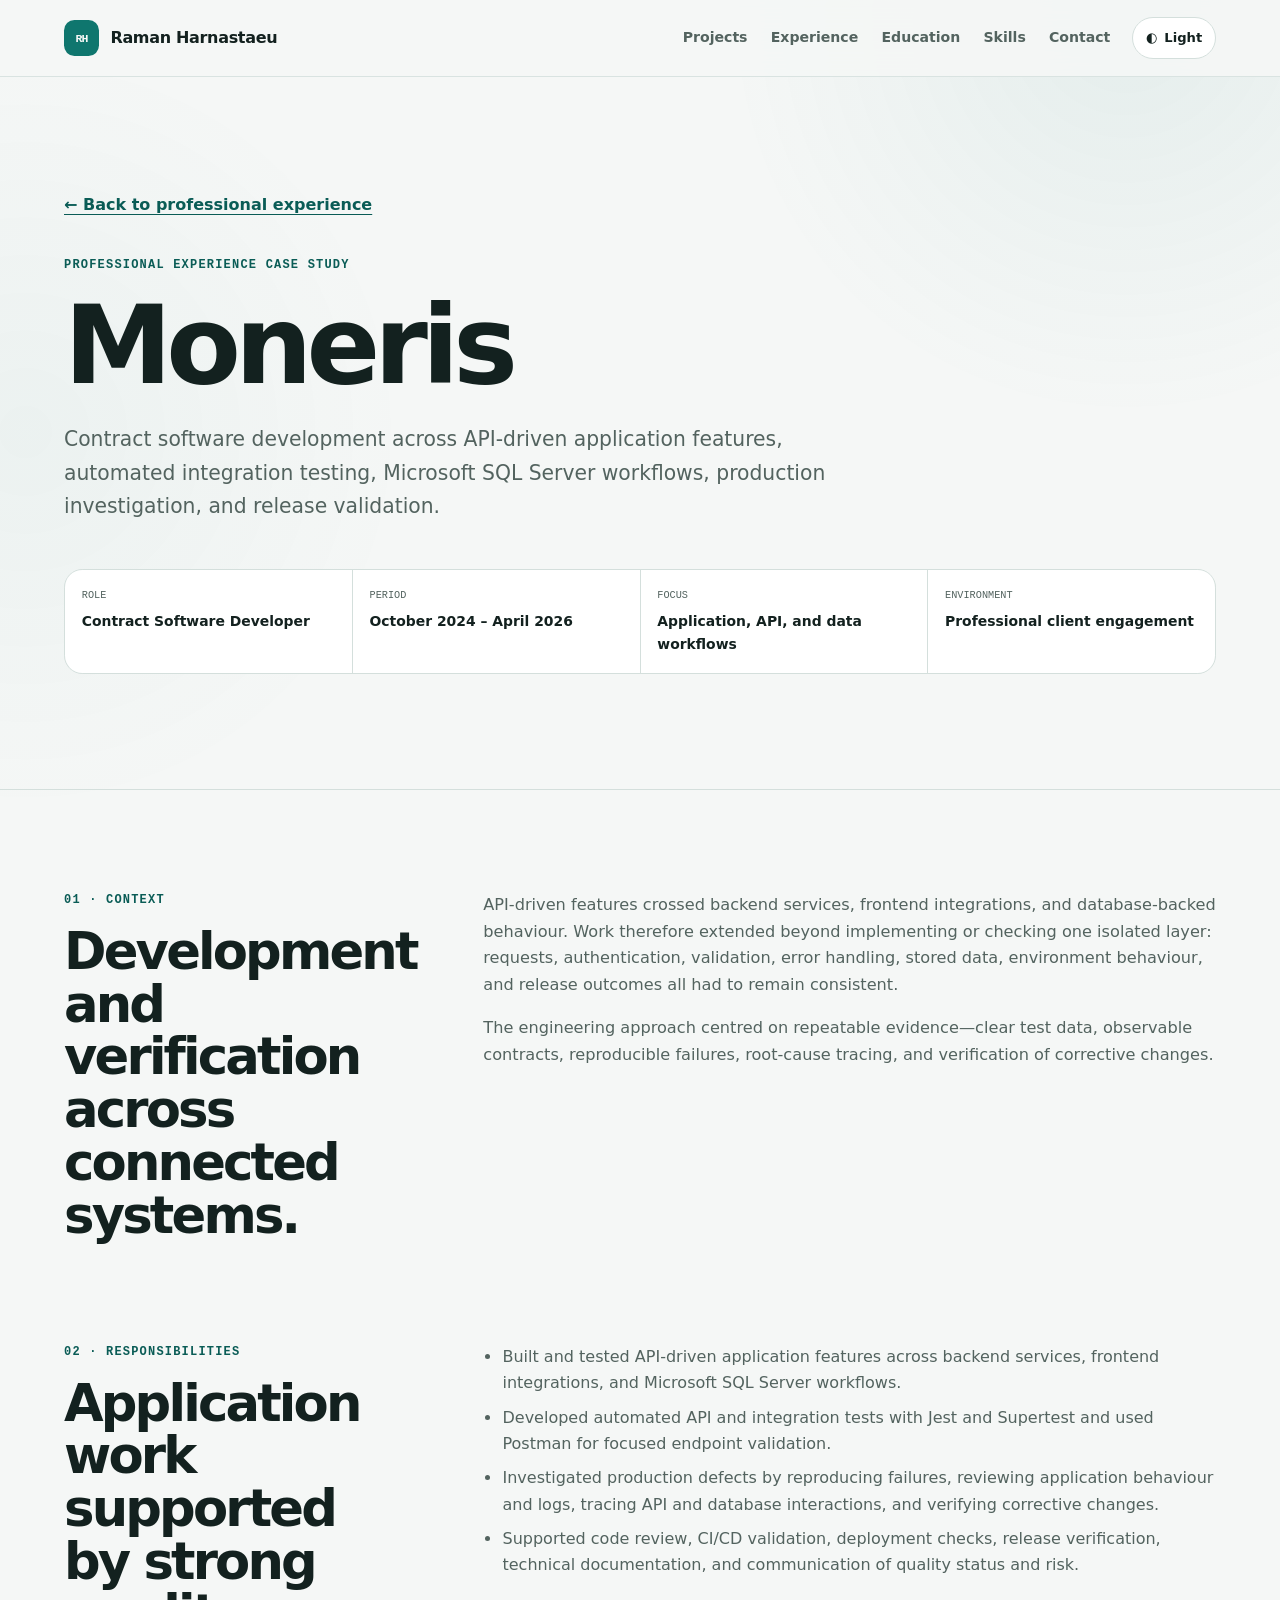
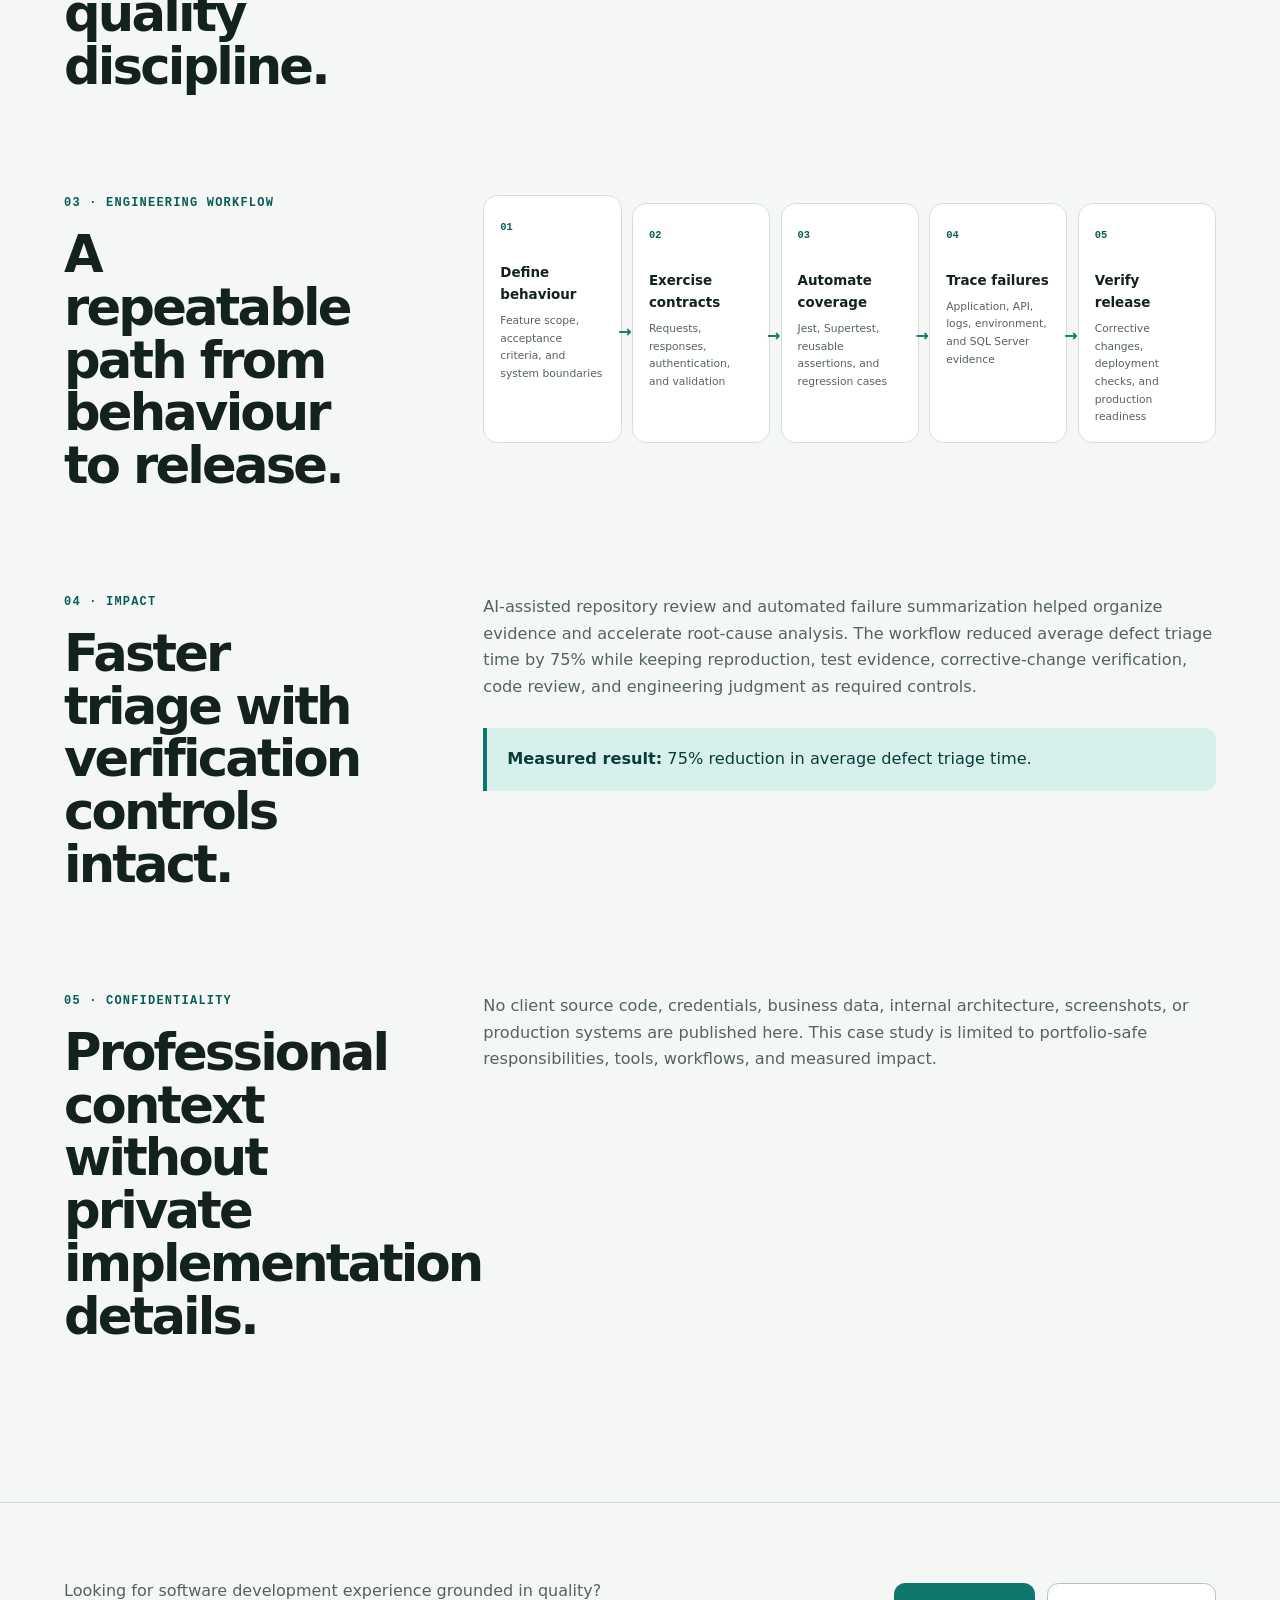
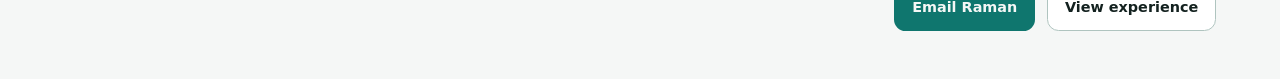
==== commit 82df48d0: "updated" ====
--- a/moneris-case-study.html
+++ b/moneris-case-study.html
@@ -1,28 +1,30 @@
-<!doctype html>
+<!DOCTYPE html>
 <html lang="en-CA">
 <head>
   <meta charset="utf-8">
   <meta name="viewport" content="width=device-width, initial-scale=1">
-  <title>Moneris Contract Software Development | Roman Harnastaeu</title>
-  <meta name="description" content="A client-confidential case study of Roman Harnastaeu's contract software development work across API-driven features, automated testing, defect investigation, SQL Server workflows, and release quality at Moneris.">
-  <meta name="author" content="Roman Harnastaeu">
+  <title>Moneris Software Development Experience | Raman Harnastaeu</title>
+  <meta name="description" content="Moneris experience across API-driven features, automated integration testing, SQL Server workflows, production investigation, and release validation.">
+  <meta name="author" content="Raman Harnastaeu">
   <meta name="robots" content="index, follow, max-image-preview:large">
   <meta name="theme-color" content="#f5f7f6" media="(prefers-color-scheme: light)">
   <meta name="theme-color" content="#0b1514" media="(prefers-color-scheme: dark)">
   <link rel="canonical" href="https://romanharnastaeu.github.io/moneris-case-study.html">
   <link rel="icon" type="image/png" href="assets/favicon.png">
   <link rel="stylesheet" href="styles.css">
+
   <meta property="og:type" content="article">
-  <meta property="og:title" content="Moneris Contract Software Development | Roman Harnastaeu">
-  <meta property="og:description" content="API-driven development, automated testing, defect investigation, AI-assisted QA, and release-quality workflows at Moneris.">
+  <meta property="og:title" content="Moneris Software Development Experience | Raman Harnastaeu">
+  <meta property="og:description" content="API-driven development, automated integration testing, production investigation, and release-quality workflows.">
   <meta property="og:url" content="https://romanharnastaeu.github.io/moneris-case-study.html">
-  <meta property="og:image" content="https://romanharnastaeu.github.io/assets/roman-harnastaeu-og-v2.jpg">
-  <meta property="og:image:alt" content="Roman Harnastaeu, Full-Stack Software Developer — Java, C#/.NET, REST APIs, test automation, and AI-assisted development">
+  <meta property="og:image" content="https://romanharnastaeu.github.io/assets/raman-harnastaeu-og.jpg">
+  <meta property="og:image:alt" content="Raman Harnastaeu — Software Developer — Full-Stack, Backend, and APIs">
   <meta name="twitter:card" content="summary_large_image">
-  <meta name="twitter:title" content="Moneris Contract Software Development | Roman Harnastaeu">
-  <meta name="twitter:description" content="API-driven development, automated testing, defect investigation, AI-assisted QA, and release-quality workflows at Moneris.">
-  <meta name="twitter:image" content="https://romanharnastaeu.github.io/assets/roman-harnastaeu-og-v2.jpg">
-  <meta name="twitter:image:alt" content="Roman Harnastaeu, Full-Stack Software Developer — Java, C#/.NET, REST APIs, test automation, and AI-assisted development">
+  <meta name="twitter:title" content="Moneris Software Development Experience | Raman Harnastaeu">
+  <meta name="twitter:description" content="API-driven development, automated integration testing, production investigation, and release-quality workflows.">
+  <meta name="twitter:image" content="https://romanharnastaeu.github.io/assets/raman-harnastaeu-og.jpg">
+  <meta name="twitter:image:alt" content="Raman Harnastaeu — Software Developer — Full-Stack, Backend, and APIs">
+
   <script>
     try {
       const savedTheme = localStorage.getItem('portfolio-theme');
@@ -33,22 +35,22 @@
 </head>
 <body>
   <a class="skip-link" href="#case-content">Skip to case study</a>
+
   <header class="site-header">
     <div class="shell nav-shell">
-      <a class="brand" href="index.html" aria-label="Roman Harnastaeu — portfolio home">
+      <a class="brand" href="index.html" aria-label="Raman Harnastaeu — portfolio home">
         <span class="brand-mark" aria-hidden="true">RH</span>
-        <span class="brand-name">Roman Harnastaeu</span>
+        <span class="brand-name">Raman Harnastaeu</span>
       </a>
       <button class="nav-toggle" type="button" aria-expanded="false" aria-controls="primary-navigation">
         <span class="sr-only">Open navigation</span>
         <span aria-hidden="true"></span><span aria-hidden="true"></span><span aria-hidden="true"></span>
       </button>
       <nav class="primary-nav" id="primary-navigation" aria-label="Primary navigation">
-        <a href="index.html#about">About</a>
-        <a href="index.html#skills">Skills</a>
         <a href="index.html#projects">Projects</a>
         <a href="index.html#experience">Experience</a>
         <a href="index.html#education">Education</a>
+        <a href="index.html#skills">Skills</a>
         <a href="index.html#contact">Contact</a>
       </nav>
       <button class="theme-toggle" type="button" aria-label="Switch to dark theme">
@@ -60,107 +62,90 @@
   <main class="case-study-main" id="case-content">
     <header class="case-study-hero">
       <div class="shell">
-        <a class="back-link" href="index.html#projects">← Back to featured projects</a>
-        <p class="eyebrow">Client-confidential · Professional experience</p>
+        <a class="back-link" href="index.html#experience">← Back to professional experience</a>
+        <p class="eyebrow">Professional experience case study</p>
         <h1>Moneris</h1>
-        <p class="case-study-lede">Contract software development across API-driven features, automated testing, defect investigation, release-quality workflows, and AI-assisted quality engineering.</p>
+        <p class="case-study-lede">Contract software development across API-driven application features, automated integration testing, Microsoft SQL Server workflows, production investigation, and release validation.</p>
         <dl class="case-facts">
           <div><dt>Role</dt><dd>Contract Software Developer</dd></div>
           <div><dt>Period</dt><dd>October 2024 – April 2026</dd></div>
-          <div><dt>Focus</dt><dd>API development &amp; automated testing</dd></div>
-          <div><dt>Source</dt><dd>Client-confidential</dd></div>
+          <div><dt>Focus</dt><dd>Application, API, and data workflows</dd></div>
+          <div><dt>Environment</dt><dd>Professional client engagement</dd></div>
         </dl>
       </div>
     </header>
 
-    <section class="case-section" aria-labelledby="moneris-overview-title">
+    <section class="case-section" aria-labelledby="moneris-context-title">
       <div class="shell">
         <div>
-          <p class="eyebrow">01 · Overview</p>
-          <h2 id="moneris-overview-title">Development and verification across connected systems.</h2>
+          <p class="eyebrow">01 · Context</p>
+          <h2 id="moneris-context-title">Development and verification across connected systems.</h2>
         </div>
         <div class="case-body">
-          <p>Built and tested API-driven application features across backend services, frontend integrations, and Microsoft SQL Server workflows, supporting implementation, verification, deployment, and production readiness.</p>
-          <p>The work centred on observable evidence: verify each request and response contract, exercise validation and authentication paths, confirm database-backed behaviour, investigate failures across system boundaries, and carry corrective changes through release checks.</p>
+          <p>API-driven features crossed backend services, frontend integrations, and database-backed behaviour. Work therefore extended beyond implementing or checking one isolated layer: requests, authentication, validation, error handling, stored data, environment behaviour, and release outcomes all had to remain consistent.</p>
+          <p>The engineering approach centred on repeatable evidence—clear test data, observable contracts, reproducible failures, root-cause tracing, and verification of corrective changes.</p>
         </div>
       </div>
     </section>
 
-    <section class="case-section" aria-labelledby="moneris-system-title">
+    <section class="case-section" aria-labelledby="moneris-responsibilities-title">
       <div class="shell">
         <div>
-          <p class="eyebrow">02 · Quality workflow</p>
-          <h2 id="moneris-system-title">A repeatable path from feature to release.</h2>
-        </div>
-        <div class="case-body">
-          <ol class="architecture-flow" aria-label="Moneris API quality workflow">
-            <li><span>01</span><strong>Feature behaviour</strong><small>Backend service and frontend integration</small></li>
-            <li><span>02</span><strong>API contract</strong><small>Request, response, auth, and validation</small></li>
-            <li><span>03</span><strong>Automated tests</strong><small>Jest, Supertest, reusable assertions</small></li>
-            <li><span>04</span><strong>Data workflow</strong><small>Microsoft SQL Server behaviour</small></li>
-            <li><span>05</span><strong>Release checks</strong><small>Environment and post-release verification</small></li>
-          </ol>
-          <p>Postman supported focused endpoint validation, while reusable automated tests and regression workflows provided consistent coverage across development and release cycles.</p>
-        </div>
-      </div>
-    </section>
-
-    <section class="case-section" aria-labelledby="moneris-contribution-title">
-      <div class="shell">
-        <div>
-          <p class="eyebrow">03 · Experience</p>
-          <h2 id="moneris-contribution-title">Responsibilities and impact.</h2>
+          <p class="eyebrow">02 · Responsibilities</p>
+          <h2 id="moneris-responsibilities-title">Application work supported by strong quality discipline.</h2>
         </div>
         <div class="case-body">
           <ul>
-            <li>Built and tested API-driven application features across backend services, frontend integrations, and Microsoft SQL Server workflows, supporting implementation, verification, deployment, and production readiness.</li>
-            <li>Created automated API and integration tests using Jest and Supertest, and validated endpoints with Postman to verify request/response contracts, authentication flows, validation rules, error handling, and database-backed behaviour.</li>
-            <li>Reduced average defect triage time by 75% by integrating AI-assisted repository review, automated failure summarization, and structured root-cause analysis into the QA workflow.</li>
-            <li>Designed reusable test cases, test data, assertions, and regression workflows for REST APIs and SQL-backed features, improving consistency across development and release cycles.</li>
-            <li>Investigated defects by reproducing failures, analyzing application behaviour and logs, tracing API and database interactions, identifying root causes, and verifying corrective changes.</li>
-            <li>Participated in code reviews with a focus on correctness, maintainability, edge cases, regression risk, and test coverage.</li>
-            <li>Supported CI/CD and release-quality workflows through environment validation, regression testing, deployment checks, and post-release verification.</li>
-            <li>Maintained clear documentation covering test scenarios, acceptance criteria, known risks, troubleshooting steps, and release outcomes, while communicating quality status to technical and non-technical stakeholders.</li>
+            <li>Built and tested API-driven application features across backend services, frontend integrations, and Microsoft SQL Server workflows.</li>
+            <li>Developed automated API and integration tests with Jest and Supertest and used Postman for focused endpoint validation.</li>
+            <li>Investigated production defects by reproducing failures, reviewing application behaviour and logs, tracing API and database interactions, and verifying corrective changes.</li>
+            <li>Supported code review, CI/CD validation, deployment checks, release verification, technical documentation, and communication of quality status and risk.</li>
           </ul>
         </div>
       </div>
     </section>
 
-    <section class="case-section" aria-labelledby="moneris-investigation-title">
+    <section class="case-section" aria-labelledby="moneris-workflow-title">
       <div class="shell">
         <div>
-          <p class="eyebrow">04 · Defect investigation</p>
-          <h2 id="moneris-investigation-title">Evidence-driven failure analysis.</h2>
+          <p class="eyebrow">03 · Engineering workflow</p>
+          <h2 id="moneris-workflow-title">A repeatable path from behaviour to release.</h2>
         </div>
-        <div class="case-body case-steps">
-          <article class="case-step"><span>01</span><div><h3>Reproduce</h3><p>Recreated failures with controlled requests, test data, and environment context.</p></div></article>
-          <article class="case-step"><span>02</span><div><h3>Observe</h3><p>Analyzed application behaviour, logs, API exchanges, and related database interactions.</p></div></article>
-          <article class="case-step"><span>03</span><div><h3>Isolate</h3><p>Used structured root-cause analysis to identify the responsible behaviour and regression risk.</p></div></article>
-          <article class="case-step"><span>04</span><div><h3>Verify</h3><p>Confirmed corrective changes through automated tests, regression checks, and release validation.</p></div></article>
+        <div class="case-body">
+          <ol class="architecture-flow" aria-label="Moneris development and verification workflow">
+            <li><span>01</span><strong>Define behaviour</strong><small>Feature scope, acceptance criteria, and system boundaries</small></li>
+            <li><span>02</span><strong>Exercise contracts</strong><small>Requests, responses, authentication, and validation</small></li>
+            <li><span>03</span><strong>Automate coverage</strong><small>Jest, Supertest, reusable assertions, and regression cases</small></li>
+            <li><span>04</span><strong>Trace failures</strong><small>Application, API, logs, environment, and SQL Server evidence</small></li>
+            <li><span>05</span><strong>Verify release</strong><small>Corrective changes, deployment checks, and production readiness</small></li>
+          </ol>
         </div>
       </div>
     </section>
 
-    <section class="case-section" aria-labelledby="moneris-ai-title">
+    <section class="case-section" aria-labelledby="moneris-impact-title">
       <div class="shell">
         <div>
-          <p class="eyebrow">05 · AI-assisted QA</p>
-          <h2 id="moneris-ai-title">Automation with engineering controls.</h2>
+          <p class="eyebrow">04 · Impact</p>
+          <h2 id="moneris-impact-title">Faster triage with verification controls intact.</h2>
         </div>
         <div class="case-body">
-          <p>AI-assisted repository review and automated failure summarization supported faster triage and more structured root-cause analysis. The workflow reduced average defect triage time by 75% while retaining test evidence, corrective-change verification, code review, and human judgment as required controls.</p>
+          <p>AI-assisted repository review and automated failure summarization helped organize evidence and accelerate root-cause analysis. The workflow reduced average defect triage time by 75% while keeping reproduction, test evidence, corrective-change verification, code review, and engineering judgment as required controls.</p>
+          <div class="case-callout">
+            <p><strong>Measured result:</strong> 75% reduction in average defect triage time.</p>
+          </div>
         </div>
       </div>
     </section>
 
-    <section class="case-section" aria-labelledby="moneris-privacy-title">
+    <section class="case-section" aria-labelledby="moneris-confidentiality-title">
       <div class="shell">
         <div>
-          <p class="eyebrow">06 · Confidentiality</p>
-          <h2 id="moneris-privacy-title">Professional context without private implementation details.</h2>
+          <p class="eyebrow">05 · Confidentiality</p>
+          <h2 id="moneris-confidentiality-title">Professional context without private implementation details.</h2>
         </div>
         <div class="case-body">
-          <p>No client source code, credentials, business data, internal architecture details, screenshots, or production systems are published here. The case study describes the supplied responsibilities, tools, and quality-engineering practices at a portfolio-safe level.</p>
+          <p>No client source code, credentials, business data, internal architecture, screenshots, or production systems are published here. This case study is limited to portfolio-safe responsibilities, tools, workflows, and measured impact.</p>
         </div>
       </div>
     </section>
@@ -168,9 +153,9 @@
 
   <footer class="case-study-footer">
     <div class="shell">
-      <p>Looking for development experience grounded in software quality?</p>
+      <p>Looking for software development experience grounded in quality?</p>
       <div class="hero-actions">
-        <a class="button button-primary" href="mailto:harnastaeudev@gmail.com">Email Roman</a>
+        <a class="button button-primary" href="mailto:harnastaeudev@gmail.com">Email Raman</a>
         <a class="button button-secondary" href="index.html#experience">View experience</a>
       </div>
     </div>
--- a/styles.css
+++ b/styles.css
@@ -14,11 +14,11 @@
   --border-strong: #afc4bf;
   --header-bg: rgba(245, 247, 246, 0.92);
   --shadow-sm: 0 8px 24px rgba(19, 33, 31, 0.06);
-  --shadow-lg: 0 28px 70px rgba(19, 33, 31, 0.12);
-  --radius-sm: 0.75rem;
-  --radius-md: 1.25rem;
-  --radius-lg: 2rem;
-  --shell: 74rem;
+  --shadow-lg: 0 24px 60px rgba(19, 33, 31, 0.11);
+  --radius-sm: 0.7rem;
+  --radius-md: 1.15rem;
+  --radius-lg: 1.7rem;
+  --shell: 72rem;
   --font-sans: Inter, ui-sans-serif, system-ui, -apple-system, BlinkMacSystemFont, "Segoe UI", sans-serif;
   --font-mono: "SFMono-Regular", Consolas, "Liberation Mono", monospace;
 }
@@ -40,7 +40,7 @@
     --border-strong: #41635b;
     --header-bg: rgba(9, 19, 17, 0.9);
     --shadow-sm: 0 8px 24px rgba(0, 0, 0, 0.16);
-    --shadow-lg: 0 30px 70px rgba(0, 0, 0, 0.3);
+    --shadow-lg: 0 26px 62px rgba(0, 0, 0, 0.28);
   }
 }
 
@@ -60,7 +60,7 @@
   --border-strong: #41635b;
   --header-bg: rgba(9, 19, 17, 0.9);
   --shadow-sm: 0 8px 24px rgba(0, 0, 0, 0.16);
-  --shadow-lg: 0 30px 70px rgba(0, 0, 0, 0.3);
+  --shadow-lg: 0 26px 62px rgba(0, 0, 0, 0.28);
 }
 
 *,
@@ -93,8 +93,8 @@
   content: "";
   pointer-events: none;
   background:
-    radial-gradient(circle at 84% 4%, color-mix(in srgb, var(--accent) 9%, transparent), transparent 26rem),
-    radial-gradient(circle at 4% 38%, color-mix(in srgb, var(--accent) 6%, transparent), transparent 23rem);
+    radial-gradient(circle at 88% 2%, color-mix(in srgb, var(--accent) 7%, transparent), transparent 25rem),
+    radial-gradient(circle at 2% 48%, color-mix(in srgb, var(--accent) 4%, transparent), transparent 24rem);
 }
 
 img,
@@ -155,7 +155,7 @@
   border-radius: var(--radius-sm);
   background: var(--text);
   color: var(--bg);
-  font-weight: 750;
+  font-weight: 760;
   text-decoration: none;
   transform: translateY(-160%);
 }
@@ -168,7 +168,7 @@
   position: sticky;
   top: 0;
   z-index: 50;
-  border-bottom: 1px solid color-mix(in srgb, var(--border) 80%, transparent);
+  border-bottom: 1px solid color-mix(in srgb, var(--border) 82%, transparent);
   background: var(--header-bg);
   backdrop-filter: blur(16px);
 }
@@ -178,14 +178,14 @@
   display: flex;
   min-height: 4.75rem;
   align-items: center;
-  gap: 1.4rem;
+  gap: 1.35rem;
 }
 
 .brand {
   display: inline-flex;
+  flex: 0 0 auto;
   align-items: center;
   gap: 0.7rem;
-  flex: 0 0 auto;
   font-weight: 780;
   letter-spacing: -0.02em;
   text-decoration: none;
@@ -208,7 +208,7 @@
 .primary-nav {
   display: flex;
   align-items: center;
-  gap: clamp(0.8rem, 2vw, 1.5rem);
+  gap: clamp(0.8rem, 2vw, 1.45rem);
   margin-left: auto;
 }
 
@@ -216,7 +216,7 @@
   position: relative;
   padding-block: 0.5rem;
   color: var(--muted);
-  font-size: 0.89rem;
+  font-size: 0.88rem;
   font-weight: 680;
   text-decoration: none;
 }
@@ -257,8 +257,8 @@
   display: inline-flex;
   min-height: 2.65rem;
   align-items: center;
+  justify-content: center;
   gap: 0.45rem;
-  justify-content: center;
   padding: 0.55rem 0.8rem;
   border-radius: 999px;
   font-size: 0.82rem;
@@ -294,20 +294,20 @@
   display: grid;
   min-height: calc(100svh - 4.75rem);
   align-items: center;
-  padding-block: clamp(4.75rem, 10vw, 8.5rem);
+  padding-block: clamp(4.5rem, 9vw, 8rem);
   border-bottom: 1px solid var(--border);
 }
 
 .hero-grid {
   display: grid;
-  grid-template-columns: minmax(0, 1.18fr) minmax(19rem, 0.82fr);
+  grid-template-columns: minmax(0, 1.18fr) minmax(20rem, 0.82fr);
   align-items: center;
-  gap: clamp(3rem, 8vw, 7rem);
+  gap: clamp(3rem, 8vw, 6.5rem);
 }
 
 .hero-grid > *,
 .section-heading > *,
-.project-card > *,
+.project-grid > *,
 .education-grid > *,
 .footer-grid > * {
   min-width: 0;
@@ -317,7 +317,7 @@
   margin: 0 0 1rem;
   color: var(--accent-strong);
   font-family: var(--font-mono);
-  font-size: 0.76rem;
+  font-size: 0.75rem;
   font-weight: 760;
   letter-spacing: 0.1em;
   line-height: 1.4;
@@ -337,37 +337,37 @@
 .hero h1 {
   max-width: 12ch;
   margin: 0;
-  font-size: clamp(3.35rem, 8vw, 6.8rem);
+  font-size: clamp(3.3rem, 7.7vw, 6.6rem);
   font-weight: 780;
   letter-spacing: -0.07em;
   line-height: 0.94;
 }
 
 .hero-role {
-  margin: 1.5rem 0 0;
+  margin: 1.45rem 0 0;
   color: var(--accent-strong);
-  font-size: clamp(1.4rem, 3vw, 2rem);
-  font-weight: 680;
-  letter-spacing: -0.035em;
-}
-
-.hero-stack {
+  font-size: clamp(1.5rem, 3vw, 2.1rem);
+  font-weight: 700;
+  letter-spacing: -0.04em;
+}
+
+.hero-focus {
   margin: 0.5rem 0 0;
   font-family: var(--font-mono);
-  font-size: clamp(0.82rem, 1.6vw, 1rem);
-  font-weight: 650;
-}
-
-.hero-stack span {
-  margin-inline: 0.2rem;
+  font-size: clamp(0.88rem, 1.7vw, 1.05rem);
+  font-weight: 700;
+}
+
+.hero-focus span {
+  margin-inline: 0.3rem;
   color: var(--accent);
 }
 
 .hero-intro {
-  max-width: 45rem;
-  margin: 1.45rem 0 0;
-  color: var(--muted);
-  font-size: clamp(1rem, 2vw, 1.14rem);
+  max-width: 46rem;
+  margin: 1.4rem 0 0;
+  color: var(--muted);
+  font-size: clamp(1rem, 2vw, 1.12rem);
   line-height: 1.75;
 }
 
@@ -391,7 +391,7 @@
   justify-content: center;
   padding: 0.72rem 1.05rem;
   border: 1px solid transparent;
-  border-radius: 0.75rem;
+  border-radius: 0.72rem;
   font-size: 0.9rem;
   font-weight: 760;
   line-height: 1.2;
@@ -426,7 +426,7 @@
 
 .social-links {
   gap: 1.2rem;
-  margin-top: 1.4rem;
+  margin-top: 1.35rem;
 }
 
 .social-links a,
@@ -451,21 +451,8 @@
   box-shadow: var(--shadow-lg);
 }
 
-.hero-panel::before {
-  position: absolute;
-  top: -7rem;
-  right: -6rem;
-  width: 15rem;
-  height: 15rem;
-  border: 1.8rem solid var(--accent-soft);
-  border-radius: 50%;
-  content: "";
-  opacity: 0.65;
-}
-
 .hero-panel-top,
 .hero-panel-footer {
-  position: relative;
   display: flex;
   align-items: center;
   justify-content: space-between;
@@ -473,14 +460,14 @@
 }
 
 .hero-panel-top {
-  padding: 1.2rem 1.3rem;
+  padding: 1.15rem 1.3rem;
   border-bottom: 1px solid var(--border);
 }
 
 .code-kicker {
   color: var(--muted);
   font-family: var(--font-mono);
-  font-size: 0.76rem;
+  font-size: 0.75rem;
 }
 
 .availability {
@@ -494,17 +481,15 @@
 }
 
 .profile-facts {
-  position: relative;
-  display: grid;
-  gap: 0;
-  margin: 0;
-  padding: 0.8rem 1.3rem;
+  display: grid;
+  margin: 0;
+  padding: 0.7rem 1.3rem;
 }
 
 .profile-facts div {
   display: grid;
-  grid-template-columns: 7.2rem 1fr;
-  gap: 0.8rem;
+  grid-template-columns: 10rem 1fr;
+  gap: 0.9rem;
   padding-block: 1rem;
   border-bottom: 1px solid var(--border);
 }
@@ -516,22 +501,23 @@
 .profile-facts dt {
   color: var(--muted);
   font-family: var(--font-mono);
-  font-size: 0.71rem;
+  font-size: 0.68rem;
+  line-height: 1.45;
   text-transform: uppercase;
 }
 
 .profile-facts dd {
   margin: 0;
-  font-size: 0.92rem;
-  font-weight: 720;
+  font-size: 0.9rem;
+  font-weight: 700;
   overflow-wrap: anywhere;
 }
 
 .hero-panel-footer {
-  padding: 1.05rem 1.3rem;
+  padding: 1rem 1.3rem;
   background: var(--accent);
   color: var(--bg);
-  font-size: 0.82rem;
+  font-size: 0.8rem;
 }
 
 .hero-panel-footer strong {
@@ -539,21 +525,21 @@
 }
 
 .section {
-  padding-block: clamp(5rem, 9vw, 8rem);
+  padding-block: clamp(4.75rem, 9vw, 7.5rem);
   scroll-margin-top: 4.75rem;
 }
 
 .section-tinted {
   border-block: 1px solid var(--border);
-  background: color-mix(in srgb, var(--surface-soft) 58%, var(--bg));
+  background: color-mix(in srgb, var(--surface-soft) 55%, var(--bg));
 }
 
 .section-heading {
   display: grid;
-  grid-template-columns: minmax(0, 1fr) minmax(18rem, 0.72fr);
+  grid-template-columns: minmax(0, 1fr) minmax(18rem, 0.68fr);
   align-items: end;
-  gap: clamp(2rem, 6vw, 6rem);
-  margin-bottom: clamp(2.5rem, 5vw, 4.5rem);
+  gap: clamp(2rem, 6vw, 5.5rem);
+  margin-bottom: clamp(2.4rem, 5vw, 4rem);
 }
 
 .section-heading h2,
@@ -562,7 +548,7 @@
 .case-study-hero h1,
 .case-section h2 {
   margin: 0;
-  font-size: clamp(2.25rem, 5vw, 4.3rem);
+  font-size: clamp(2.2rem, 5vw, 4.2rem);
   font-weight: 760;
   letter-spacing: -0.055em;
   line-height: 1.03;
@@ -571,119 +557,18 @@
 .section-heading > p {
   margin: 0;
   color: var(--muted);
-  font-size: 1.05rem;
-}
-
-.compact-heading {
-  grid-template-columns: minmax(0, 1fr) minmax(18rem, 0.62fr);
-}
-
-.summary-grid,
-.achievement-grid {
-  display: grid;
-  grid-template-columns: repeat(3, minmax(0, 1fr));
-  gap: 1rem;
-}
-
-.summary-card,
-.achievement-grid article {
-  min-height: 16rem;
-  padding: clamp(1.4rem, 3vw, 2rem);
-  border: 1px solid var(--border);
-  border-radius: var(--radius-md);
-  background: var(--surface);
-  box-shadow: var(--shadow-sm);
-}
-
-.card-number {
-  display: inline-grid;
-  width: 2rem;
-  height: 2rem;
-  place-items: center;
-  border-radius: 50%;
-  background: var(--accent-soft);
-  color: var(--accent-ink);
-  font-family: var(--font-mono);
-  font-size: 0.72rem;
-  font-weight: 800;
-}
-
-.summary-card h3,
-.achievement-grid h3 {
-  margin: 2.8rem 0 0.7rem;
-  font-size: 1.22rem;
-  letter-spacing: -0.025em;
-}
-
-.summary-card p,
-.achievement-grid p {
-  margin: 0;
-  color: var(--muted);
-}
-
-.skills-grid {
-  display: grid;
-  grid-template-columns: repeat(2, minmax(0, 1fr));
-  border-top: 1px solid var(--border-strong);
-}
-
-.skill-group {
-  padding: clamp(1.5rem, 4vw, 2.5rem) clamp(0rem, 3vw, 2.5rem);
-  border-bottom: 1px solid var(--border);
-}
-
-.skill-group:nth-child(odd) {
-  padding-left: 0;
-  border-right: 1px solid var(--border);
-}
-
-.skill-group:nth-child(even) {
-  padding-right: 0;
-}
-
-.skill-group h3 {
-  margin: 0 0 1.25rem;
-  font-size: 1.05rem;
-  letter-spacing: -0.02em;
-}
-
-.tag-list,
-.project-stack,
-.highlight-list,
-.timeline,
-.timeline-content ul {
-  margin: 0;
-  padding: 0;
-}
-
-.tag-list {
-  display: flex;
-  flex-wrap: wrap;
-  gap: 0.5rem;
-  list-style: none;
-}
-
-.tag-list li,
-.project-stack li {
-  padding: 0.36rem 0.65rem;
-  border: 1px solid var(--border);
-  border-radius: 999px;
-  background: var(--surface);
-  color: var(--muted);
-  font-family: var(--font-mono);
-  font-size: 0.7rem;
-  font-weight: 650;
-}
-
-.project-list {
-  display: grid;
-  gap: 1.5rem;
+  font-size: 1.03rem;
+}
+
+.project-grid {
+  display: grid;
+  grid-template-columns: minmax(0, 1.08fr) minmax(0, 0.92fr);
+  align-items: start;
+  gap: 1.25rem;
 }
 
 .project-card {
-  display: grid;
-  grid-template-columns: minmax(0, 1.25fr) minmax(18rem, 0.75fr);
-  overflow: hidden;
+  padding: clamp(1.5rem, 4vw, 2.5rem);
   border: 1px solid var(--border);
   border-radius: var(--radius-lg);
   background: var(--surface);
@@ -695,15 +580,11 @@
   box-shadow: var(--shadow-lg);
 }
 
-.project-content {
-  padding: clamp(1.5rem, 4vw, 3rem);
-}
-
 .project-meta {
   display: flex;
   flex-wrap: wrap;
   align-items: center;
-  gap: 0.8rem;
+  gap: 0.75rem;
   margin-bottom: 1.3rem;
 }
 
@@ -726,47 +607,81 @@
 
 .project-card h3 {
   margin: 0;
-  font-size: clamp(1.9rem, 4vw, 3.1rem);
+  font-size: clamp(1.8rem, 3.6vw, 2.8rem);
   letter-spacing: -0.05em;
-  line-height: 1;
-}
-
-.problem {
-  margin: 1.1rem 0 1.7rem;
-  color: var(--muted);
-  font-size: 1.02rem;
-}
-
-.problem strong {
-  color: var(--text);
-}
-
-.project-detail-grid {
-  display: grid;
-  grid-template-columns: repeat(2, minmax(0, 1fr));
-  gap: 1.2rem;
-}
-
-.project-detail-grid h4 {
-  margin: 0 0 0.4rem;
+  line-height: 1.04;
+}
+
+.project-subtitle {
+  margin: 0.6rem 0 0;
   color: var(--accent-strong);
   font-family: var(--font-mono);
-  font-size: 0.74rem;
-  letter-spacing: 0.05em;
+  font-size: 0.77rem;
+  font-weight: 720;
   text-transform: uppercase;
 }
 
-.project-detail-grid p {
-  margin: 0;
-  color: var(--muted);
-  font-size: 0.92rem;
-}
-
+.project-summary {
+  margin: 1.25rem 0 0;
+  color: var(--muted);
+}
+
+.evidence-list,
+.timeline,
+.timeline-content ul {
+  margin: 0;
+  padding: 0;
+}
+
+.evidence-list {
+  display: grid;
+  gap: 0.7rem;
+  margin-top: 1.35rem;
+  list-style: none;
+}
+
+.evidence-list li {
+  position: relative;
+  padding-left: 1.15rem;
+  color: var(--muted);
+  font-size: 0.91rem;
+}
+
+.evidence-list li::before {
+  position: absolute;
+  top: 0.68em;
+  left: 0;
+  width: 0.4rem;
+  height: 0.4rem;
+  border-radius: 50%;
+  background: var(--accent);
+  content: "";
+}
+
+.tag-list,
 .project-stack {
   display: flex;
   flex-wrap: wrap;
-  gap: 0.45rem;
-  margin-top: 1.6rem;
+  gap: 0.48rem;
+  margin: 0;
+  padding: 0;
+  list-style: none;
+}
+
+.project-stack {
+  margin-top: 1.5rem;
+}
+
+.tag-list li,
+.project-stack li {
+  padding: 0.36rem 0.64rem;
+  border: 1px solid var(--border);
+  border-radius: 999px;
+  background: var(--surface);
+  color: var(--muted);
+  font-family: var(--font-mono);
+  font-size: 0.69rem;
+  font-weight: 650;
 }
 
 .project-stack li {
@@ -775,343 +690,15 @@
   color: var(--accent-ink);
 }
 
-.highlight-list {
-  display: grid;
-  grid-template-columns: repeat(2, minmax(0, 1fr));
-  gap: 0.65rem 1.4rem;
-  margin-top: 1.6rem;
-  list-style: none;
-}
-
-.highlight-list li {
-  position: relative;
-  padding-left: 1.1rem;
-  color: var(--muted);
-  font-size: 0.87rem;
-}
-
-.highlight-list li::before {
-  position: absolute;
-  top: 0.66em;
-  left: 0;
-  width: 0.38rem;
-  height: 0.38rem;
-  border-radius: 50%;
-  background: var(--accent);
-  content: "";
-}
-
 .project-actions {
-  gap: 1rem 1.4rem;
-  margin-top: 1.75rem;
+  gap: 1rem;
+  margin-top: 1.5rem;
 }
 
 .muted-note {
-  color: var(--muted);
-  font-size: 0.76rem;
-}
-
-.project-visual {
-  position: relative;
-  display: grid;
-  min-height: 38rem;
-  align-content: center;
-  justify-items: center;
-  gap: 1.5rem;
-  margin: 0;
-  padding: clamp(1.5rem, 4vw, 2.5rem);
-  overflow: hidden;
-  border-left: 1px solid var(--border);
-  background:
-    linear-gradient(color-mix(in srgb, var(--border) 55%, transparent) 1px, transparent 1px),
-    linear-gradient(90deg, color-mix(in srgb, var(--border) 55%, transparent) 1px, transparent 1px),
-    var(--surface-soft);
-  background-size: 2rem 2rem;
-}
-
-.project-visual figcaption {
-  position: absolute;
-  right: 1.2rem;
-  bottom: 1rem;
-  left: 1.2rem;
-  padding: 0.65rem 0.75rem;
-  border: 1px solid var(--border);
-  border-radius: 0.65rem;
-  background: color-mix(in srgb, var(--surface) 92%, transparent);
-  color: var(--muted);
-  font-size: 0.7rem;
-  line-height: 1.45;
-  backdrop-filter: blur(8px);
-}
-
-.verigoods-visual {
-  align-content: start;
-  padding-top: 2.5rem;
-}
-
-.phone-frame {
-  width: min(100%, 15rem);
-  padding: 0.8rem;
-  border: 0.45rem solid var(--text);
-  border-radius: 2.2rem;
-  background: var(--surface);
-  box-shadow: 0 1.2rem 3rem rgba(8, 61, 57, 0.16);
-}
-
-.phone-bar {
-  display: flex;
-  justify-content: space-between;
-  padding: 0.25rem 0.2rem 0.75rem;
-  color: var(--text);
-  font-family: var(--font-mono);
-  font-size: 0.72rem;
-  font-weight: 760;
-}
-
-.search-chip {
-  padding: 0.7rem;
-  border: 1px solid var(--border);
-  border-radius: 0.7rem;
-  background: var(--bg);
-  color: var(--muted);
-  font-family: var(--font-mono);
-  font-size: 0.67rem;
-}
-
-.product-mini-card {
-  display: grid;
-  grid-template-columns: auto 1fr auto;
-  align-items: center;
-  gap: 0.55rem;
-  margin-top: 0.65rem;
-  padding: 0.65rem;
-  border: 1px solid var(--border);
-  border-radius: 0.8rem;
-}
-
-.product-mini-card strong,
-.product-mini-card small,
-.recommendation-block strong,
-.recommendation-block small {
-  display: block;
-}
-
-.product-mini-card strong {
-  font-size: 0.66rem;
-}
-
-.product-mini-card small,
-.recommendation-block small {
-  color: var(--muted);
-  font-size: 0.55rem;
-}
-
-.product-icon {
-  display: grid;
-  width: 1.7rem;
-  height: 1.7rem;
-  place-items: center;
-  border-radius: 0.5rem;
-  color: #fff;
-  font-family: var(--font-mono);
-  font-size: 0.65rem;
-  font-weight: 800;
-}
-
-.food-icon {
-  background: #0f766e;
-}
-
-.beauty-icon {
-  background: #8d5e83;
-}
-
-.result-chip {
-  padding: 0.18rem 0.3rem;
-  border-radius: 999px;
-  background: var(--accent-soft);
-  color: var(--accent-ink);
-  font-size: 0.48rem;
-  font-weight: 760;
-}
-
-.recommendation-block {
-  margin-top: 0.7rem;
-  padding: 0.75rem;
-  border-radius: 0.8rem;
-  background: var(--accent);
-  color: var(--bg);
-}
-
-.recommendation-block small {
-  color: color-mix(in srgb, var(--bg) 75%, transparent);
-}
-
-.recommendation-block strong {
-  margin-top: 0.15rem;
-  font-size: 0.67rem;
-}
-
-.flow-stack {
-  display: flex;
-  width: 100%;
-  align-items: center;
-  justify-content: center;
-  gap: 0.35rem;
-}
-
-.flow-stack span {
-  padding: 0.3rem 0.42rem;
-  border: 1px solid var(--border-strong);
-  border-radius: 0.45rem;
-  background: var(--surface);
-  font-family: var(--font-mono);
-  font-size: 0.45rem;
-  font-weight: 700;
-  white-space: nowrap;
-}
-
-.flow-stack i {
-  width: 0.55rem;
-  height: 1px;
-  background: var(--accent);
-}
-
-.architecture-visual {
-  gap: 0.65rem;
-}
-
-.architecture-layer {
-  position: relative;
-  display: grid;
-  width: min(100%, 18rem);
-  grid-template-columns: auto 1fr;
-  gap: 0 0.75rem;
-  padding: 1rem;
-  border: 1px solid var(--border-strong);
-  border-radius: 1rem;
-  background: var(--surface);
-  box-shadow: var(--shadow-sm);
-}
-
-.architecture-layer span {
-  grid-row: 1 / 3;
-  display: grid;
-  width: 2.1rem;
-  height: 2.1rem;
-  place-items: center;
-  border-radius: 0.65rem;
-  background: var(--accent-soft);
-  color: var(--accent-ink);
-  font-family: var(--font-mono);
-  font-size: 0.65rem;
-  font-weight: 800;
-}
-
-.architecture-layer strong {
-  font-size: 0.84rem;
-}
-
-.architecture-layer small {
-  color: var(--muted);
-  font-size: 0.67rem;
-}
-
-.connector {
-  position: relative;
-  padding-block: 0.65rem;
-  color: var(--muted);
-  font-family: var(--font-mono);
-  font-size: 0.56rem;
-}
-
-.connector::before,
-.connector::after {
-  position: absolute;
-  left: 50%;
-  width: 1px;
-  height: 0.6rem;
-  background: var(--accent);
-  content: "";
-}
-
-.connector::before {
-  top: 0;
-}
-
-.connector::after {
-  bottom: 0;
-}
-
-.bot-visual {
-  gap: 1rem;
-}
-
-.bot-message {
-  width: min(90%, 17rem);
-  padding: 1rem;
-  border-radius: 1.2rem;
-  box-shadow: var(--shadow-sm);
-}
-
-.bot-message span,
-.bot-message strong,
-.bot-message small {
-  display: block;
-}
-
-.bot-message small {
-  margin-top: 0.2rem;
-  font-size: 0.62rem;
-}
-
-.user-message {
-  justify-self: end;
-  border-bottom-right-radius: 0.3rem;
-  background: var(--accent);
-  color: var(--bg);
-  font-family: var(--font-mono);
-  font-size: 0.8rem;
-}
-
-.bot-response {
-  justify-self: start;
-  border: 1px solid var(--border-strong);
-  border-bottom-left-radius: 0.3rem;
-  background: var(--surface);
-}
-
-.bot-response strong {
-  font-size: 0.82rem;
-}
-
-.bot-response small {
-  color: var(--muted);
-}
-
-.bot-route,
-.bot-services {
-  display: flex;
-  flex-wrap: wrap;
-  justify-content: center;
-  gap: 0.4rem;
-}
-
-.bot-route span,
-.bot-services span {
-  padding: 0.35rem 0.5rem;
-  border: 1px solid var(--border);
-  border-radius: 999px;
-  background: var(--surface);
-  color: var(--muted);
-  font-family: var(--font-mono);
-  font-size: 0.55rem;
-}
-
-.bot-route span:not(:last-child)::after {
-  margin-left: 0.55rem;
-  color: var(--accent);
-  content: "→";
+  margin: 1.35rem 0 0;
+  color: var(--muted);
+  font-size: 0.78rem;
 }
 
 .timeline {
@@ -1146,8 +733,8 @@
 .timeline-date {
   color: var(--muted);
   font-family: var(--font-mono);
-  font-size: 0.72rem;
-  line-height: 1.4;
+  font-size: 0.71rem;
+  line-height: 1.45;
 }
 
 .timeline-company {
@@ -1159,14 +746,14 @@
 
 .timeline-content h3 {
   margin: 0;
-  font-size: clamp(1.45rem, 3vw, 2rem);
+  font-size: clamp(1.4rem, 3vw, 1.95rem);
   letter-spacing: -0.035em;
 }
 
 .timeline-content ul {
   display: grid;
-  gap: 0.6rem;
-  margin-top: 1.2rem;
+  gap: 0.58rem;
+  margin: 1.15rem 0 1.25rem;
   padding-left: 1.1rem;
   color: var(--muted);
 }
@@ -1174,19 +761,20 @@
 .education-grid {
   display: grid;
   grid-template-columns: minmax(0, 1.1fr) minmax(18rem, 0.75fr);
+  align-items: start;
   gap: 2rem 4rem;
-  align-items: start;
+}
+
+.education-credential {
+  margin: 1.45rem 0 0;
+  color: var(--muted);
+  font-size: 1rem;
 }
 
 .education-program {
-  margin: 1.5rem 0 0;
-  color: var(--muted);
-  font-size: 1.08rem;
-}
-
-.education-program strong {
-  color: var(--text);
+  margin: 0.2rem 0 0;
   font-size: 1.2rem;
+  font-weight: 720;
 }
 
 .education-date {
@@ -1204,8 +792,8 @@
 .honour-card {
   display: flex;
   align-items: center;
-  gap: 1.3rem;
-  padding: 1.6rem;
+  gap: 1.25rem;
+  padding: 1.5rem;
   border: 1px solid var(--border-strong);
   border-radius: var(--radius-md);
   background: var(--surface);
@@ -1214,15 +802,15 @@
 
 .honour-icon {
   display: grid;
-  width: 4.2rem;
-  height: 4.2rem;
+  width: 4rem;
+  height: 4rem;
   flex: 0 0 auto;
   place-items: center;
   border-radius: 50%;
   background: var(--accent);
   color: var(--bg);
   font-family: var(--font-mono);
-  font-size: 0.9rem;
+  font-size: 0.88rem;
   font-weight: 820;
 }
 
@@ -1232,7 +820,7 @@
 
 .honour-card h3 {
   margin: 0;
-  font-size: 1.35rem;
+  font-size: 1.32rem;
   letter-spacing: -0.03em;
 }
 
@@ -1250,28 +838,31 @@
   border-top: 1px solid var(--border);
 }
 
-.education-focus h3,
-.education-focus h4,
-.education-focus p {
-  margin: 0;
-}
-
-.education-focus p {
-  color: var(--muted);
-}
-
-.education-focus > div:first-child p {
-  margin-top: 0.75rem;
+.education-summary h3,
+.education-summary p,
+.education-groups h4,
+.education-groups p {
+  margin: 0;
+}
+
+.education-summary h3 {
+  font-size: 1.25rem;
+  letter-spacing: -0.025em;
+}
+
+.education-summary p {
+  margin-top: 0.7rem;
+  color: var(--muted);
 }
 
 .education-groups {
   display: grid;
   grid-template-columns: repeat(2, minmax(0, 1fr));
-  gap: 1rem;
+  gap: 0.9rem;
 }
 
 .education-groups article {
-  padding: 1.2rem;
+  padding: 1.15rem;
   border: 1px solid var(--border);
   border-radius: var(--radius-sm);
   background: var(--surface);
@@ -1280,23 +871,46 @@
 .education-groups h4 {
   color: var(--accent-strong);
   font-family: var(--font-mono);
-  font-size: 0.72rem;
+  font-size: 0.7rem;
   letter-spacing: 0.03em;
   text-transform: uppercase;
 }
 
 .education-groups p {
   margin-top: 0.55rem;
-  font-size: 0.88rem;
-}
-
-.achievement-grid article {
-  min-height: 14rem;
+  color: var(--muted);
+  font-size: 0.87rem;
+}
+
+.skills-grid {
+  display: grid;
+  grid-template-columns: repeat(2, minmax(0, 1fr));
+  border-top: 1px solid var(--border-strong);
+}
+
+.skill-group {
+  padding: clamp(1.45rem, 4vw, 2.35rem) clamp(0rem, 3vw, 2.35rem);
+  border-bottom: 1px solid var(--border);
+}
+
+.skill-group:nth-child(odd) {
+  padding-left: 0;
+  border-right: 1px solid var(--border);
+}
+
+.skill-group:nth-child(even) {
+  padding-right: 0;
+}
+
+.skill-group h3 {
+  margin: 0 0 1.15rem;
+  font-size: 1.03rem;
+  letter-spacing: -0.02em;
 }
 
 .site-footer {
   scroll-margin-top: 4.75rem;
-  padding-block: clamp(5rem, 10vw, 8rem) 2rem;
+  padding-block: clamp(4.75rem, 9vw, 7rem) 2rem;
   background: #07110f;
   color: #eff8f5;
 }
@@ -1312,15 +926,15 @@
 }
 
 .footer-copy h2 {
-  max-width: 10ch;
-  font-size: clamp(3rem, 7vw, 6rem);
+  max-width: 13ch;
+  font-size: clamp(2.8rem, 6.5vw, 5.4rem);
 }
 
 .footer-copy > p:not(.eyebrow) {
   max-width: 39rem;
-  margin: 1.2rem 0 1.7rem;
+  margin: 1.2rem 0 0;
   color: #afc2bd;
-  font-size: 1.05rem;
+  font-size: 1.04rem;
 }
 
 .site-footer .button-primary {
@@ -1330,6 +944,17 @@
 
 .site-footer .button-primary:hover {
   background: #8be7d8;
+}
+
+.site-footer .button-secondary {
+  border-color: #41635b;
+  background: #101d1a;
+  color: #eff8f5;
+}
+
+.site-footer .button-secondary:hover {
+  border-color: #73e0ce;
+  color: #73e0ce;
 }
 
 .footer-links {
@@ -1353,35 +978,12 @@
   color: #73e0ce;
 }
 
-.resume-status {
-  display: grid;
-  gap: 0.2rem;
-  margin-top: 1.5rem;
-  padding: 1rem;
-  border: 1px solid #41635b;
-  border-radius: var(--radius-sm);
-  background: #101d1a;
-}
-
-.resume-status:focus-visible {
-  outline-color: #73e0ce;
-}
-
-.resume-status strong {
-  font-size: 0.85rem;
-}
-
-.resume-status span {
-  color: #afc2bd;
-  font-size: 0.78rem;
-}
-
 .footer-bottom {
   display: flex;
   justify-content: space-between;
   gap: 1rem;
-  margin-top: 5rem;
-  padding-top: 1.4rem;
+  margin-top: 4.5rem;
+  padding-top: 1.35rem;
   border-top: 1px solid #29403b;
   color: #8fa49f;
   font-family: var(--font-mono);
@@ -1392,19 +994,19 @@
   margin: 0;
 }
 
-/* Case-study pages */
+/* Case studies */
 .case-study-main {
-  padding-bottom: 6rem;
+  padding-bottom: 5rem;
 }
 
 .case-study-hero {
-  padding-block: clamp(4.5rem, 9vw, 8rem);
+  padding-block: clamp(4.5rem, 9vw, 7.5rem);
   border-bottom: 1px solid var(--border);
 }
 
 .case-study-hero .back-link {
   display: inline-block;
-  margin-bottom: 2.5rem;
+  margin-bottom: 2.4rem;
   color: var(--accent-strong);
   font-weight: 750;
   text-underline-offset: 0.25rem;
@@ -1412,21 +1014,21 @@
 
 .case-study-hero h1 {
   max-width: 12ch;
-  font-size: clamp(3.4rem, 9vw, 7rem);
+  font-size: clamp(3.3rem, 9vw, 6.8rem);
 }
 
 .case-study-lede {
-  max-width: 48rem;
-  margin: 1.4rem 0 0;
-  color: var(--muted);
-  font-size: clamp(1.08rem, 2vw, 1.3rem);
+  max-width: 52rem;
+  margin: 1.35rem 0 0;
+  color: var(--muted);
+  font-size: clamp(1.08rem, 2vw, 1.27rem);
 }
 
 .case-facts {
   display: grid;
   grid-template-columns: repeat(4, minmax(0, 1fr));
   gap: 1px;
-  margin: 3rem 0 0;
+  margin: 2.8rem 0 0;
   border: 1px solid var(--border);
   border-radius: var(--radius-md);
   overflow: hidden;
@@ -1434,36 +1036,35 @@
 }
 
 .case-facts div {
-  padding: 1.1rem;
+  padding: 1.05rem;
   background: var(--surface);
 }
 
 .case-facts dt {
   color: var(--muted);
   font-family: var(--font-mono);
-  font-size: 0.65rem;
+  font-size: 0.64rem;
   text-transform: uppercase;
 }
 
 .case-facts dd {
   margin: 0.4rem 0 0;
-  font-size: 0.88rem;
+  font-size: 0.87rem;
   font-weight: 720;
 }
 
 .case-section {
-  padding-top: clamp(4rem, 8vw, 7rem);
-}
-
-.case-section > .shell,
-.case-section.shell {
+  padding-top: clamp(3.8rem, 8vw, 6.5rem);
+}
+
+.case-section > .shell {
   display: grid;
   grid-template-columns: minmax(15rem, 0.45fr) minmax(0, 1fr);
-  gap: clamp(2rem, 7vw, 7rem);
+  gap: clamp(2rem, 7vw, 6.5rem);
 }
 
 .case-section h2 {
-  font-size: clamp(2rem, 4vw, 3.4rem);
+  font-size: clamp(2rem, 4vw, 3.35rem);
 }
 
 .case-body > :first-child {
@@ -1472,17 +1073,16 @@
 
 .case-body p {
   color: var(--muted);
-  font-size: 1.02rem;
+  font-size: 1.01rem;
 }
 
 .case-body h3 {
   margin: 2rem 0 0.5rem;
-  font-size: 1.25rem;
+  font-size: 1.22rem;
   letter-spacing: -0.025em;
 }
 
-.case-body ul,
-.decision-list {
+.case-body > ul:not(.decision-list):not(.project-stack) {
   padding-left: 1.2rem;
   color: var(--muted);
 }
@@ -1494,25 +1094,25 @@
 .architecture-flow {
   display: grid;
   grid-template-columns: repeat(5, minmax(0, 1fr));
-  gap: 0.7rem;
-  margin-top: 2rem;
+  gap: 0.65rem;
+  margin: 0 0 1.6rem;
   padding: 0;
   list-style: none;
 }
 
 .architecture-flow li {
   position: relative;
-  min-height: 9rem;
+  min-height: 9.5rem;
   padding: 1rem;
   border: 1px solid var(--border);
-  border-radius: 1rem;
+  border-radius: 0.9rem;
   background: var(--surface);
 }
 
 .architecture-flow li:not(:last-child)::after {
   position: absolute;
   top: 50%;
-  right: -0.72rem;
+  right: -0.7rem;
   z-index: 2;
   color: var(--accent);
   content: "→";
@@ -1533,53 +1133,53 @@
 }
 
 .architecture-flow strong {
-  margin-top: 1.5rem;
-  font-size: 0.86rem;
+  margin-top: 1.45rem;
+  font-size: 0.84rem;
 }
 
 .architecture-flow small {
   margin-top: 0.35rem;
   color: var(--muted);
-  font-size: 0.68rem;
+  font-size: 0.67rem;
 }
 
 .decision-list {
   display: grid;
   grid-template-columns: repeat(2, minmax(0, 1fr));
-  gap: 1rem;
+  gap: 0.9rem;
+  margin: 0;
   padding: 0;
   list-style: none;
 }
 
 .decision-list li,
 .case-step {
-  padding: 1.2rem;
+  padding: 1.15rem;
   border: 1px solid var(--border);
-  border-radius: 1rem;
+  border-radius: 0.9rem;
   background: var(--surface);
 }
 
 .decision-list strong,
 .case-step h3 {
   display: block;
-  margin-bottom: 0.35rem;
+  margin: 0 0 0.35rem;
   color: var(--text);
 }
 
 .case-step h3 {
-  margin-top: 0;
   font-size: 1rem;
 }
 
 .decision-list p,
 .case-step p {
   margin: 0;
-  font-size: 0.9rem;
+  font-size: 0.89rem;
 }
 
 .case-steps {
   display: grid;
-  gap: 0.8rem;
+  gap: 0.75rem;
 }
 
 .case-step {
@@ -1589,12 +1189,12 @@
 }
 
 .case-step span {
-  font-size: 0.9rem;
+  font-size: 0.88rem;
 }
 
 .case-callout {
-  margin-top: 2rem;
-  padding: 1.2rem 1.3rem;
+  margin-top: 1.7rem;
+  padding: 1.15rem 1.25rem;
   border-left: 4px solid var(--accent);
   border-radius: 0 var(--radius-sm) var(--radius-sm) 0;
   background: var(--accent-soft);
@@ -1606,8 +1206,15 @@
   color: inherit;
 }
 
+.privacy-note {
+  margin-top: 1.7rem;
+  padding-top: 1.25rem;
+  border-top: 1px solid var(--border);
+  font-size: 0.9rem !important;
+}
+
 .case-study-footer {
-  margin-top: 6rem;
+  margin-top: 5rem;
   padding-block: 3rem;
   border-top: 1px solid var(--border);
 }
@@ -1630,33 +1237,8 @@
     display: none;
   }
 
-  .project-card {
+  .project-grid {
     grid-template-columns: 1fr;
-  }
-
-  .project-visual {
-    min-height: 31rem;
-    border-top: 1px solid var(--border);
-    border-left: 0;
-  }
-
-  .verigoods-visual {
-    grid-template-columns: minmax(10rem, 15rem) minmax(18rem, 1fr);
-    align-items: center;
-    padding-top: 2rem;
-  }
-
-  .flow-stack {
-    flex-direction: column;
-  }
-
-  .flow-stack i {
-    width: 1px;
-    height: 0.7rem;
-  }
-
-  .flow-stack span {
-    font-size: 0.58rem;
   }
 
   .architecture-flow {
@@ -1668,7 +1250,7 @@
   }
 }
 
-@media (max-width: 54rem) {
+@media (max-width: 58rem) {
   .nav-toggle {
     display: block;
   }
@@ -1734,28 +1316,12 @@
   .section-heading,
   .footer-grid,
   .education-grid,
-  .case-section > .shell,
-  .case-section.shell {
+  .case-section > .shell {
     grid-template-columns: minmax(0, 1fr);
   }
 
   .hero-panel {
-    max-width: 38rem;
-  }
-
-  .summary-grid,
-  .achievement-grid {
-    grid-template-columns: 1fr;
-  }
-
-  .summary-card,
-  .achievement-grid article {
-    min-height: auto;
-  }
-
-  .summary-card h3,
-  .achievement-grid h3 {
-    margin-top: 2rem;
+    max-width: 40rem;
   }
 
   .education-focus {
@@ -1800,12 +1366,12 @@
   }
 
   .hero h1 {
-    font-size: clamp(3rem, 17vw, 4.5rem);
+    font-size: clamp(3rem, 17vw, 4.4rem);
     overflow-wrap: anywhere;
   }
 
-  .hero-stack span {
-    margin-inline: 0.05rem;
+  .hero-focus span {
+    margin-inline: 0.08rem;
   }
 
   .hero-actions .button {
@@ -1817,7 +1383,20 @@
     gap: 0.25rem;
   }
 
-  .skills-grid {
+  .timeline-item {
+    grid-template-columns: 1fr;
+    gap: 0.65rem;
+    padding-left: 1.4rem;
+  }
+
+  .honour-card {
+    align-items: flex-start;
+    flex-direction: column;
+  }
+
+  .education-groups,
+  .skills-grid,
+  .decision-list {
     grid-template-columns: 1fr;
   }
 
@@ -1827,45 +1406,6 @@
     border-right: 0;
   }
 
-  .project-detail-grid,
-  .highlight-list,
-  .decision-list {
-    grid-template-columns: 1fr;
-  }
-
-  .project-visual {
-    min-height: 30rem;
-  }
-
-  .verigoods-visual {
-    display: grid;
-    grid-template-columns: 1fr;
-    align-content: start;
-  }
-
-  .phone-frame {
-    width: min(100%, 13.5rem);
-  }
-
-  .flow-stack {
-    display: none;
-  }
-
-  .timeline-item {
-    grid-template-columns: 1fr;
-    gap: 0.7rem;
-    padding-left: 1.4rem;
-  }
-
-  .honour-card {
-    align-items: flex-start;
-    flex-direction: column;
-  }
-
-  .education-groups {
-    grid-template-columns: 1fr;
-  }
-
   .footer-bottom {
     align-items: flex-start;
     flex-direction: column;
@@ -1879,7 +1419,7 @@
   .architecture-flow li:not(:last-child)::after {
     top: auto;
     right: 50%;
-    bottom: -0.9rem;
+    bottom: -0.85rem;
     transform: rotate(90deg);
   }
 
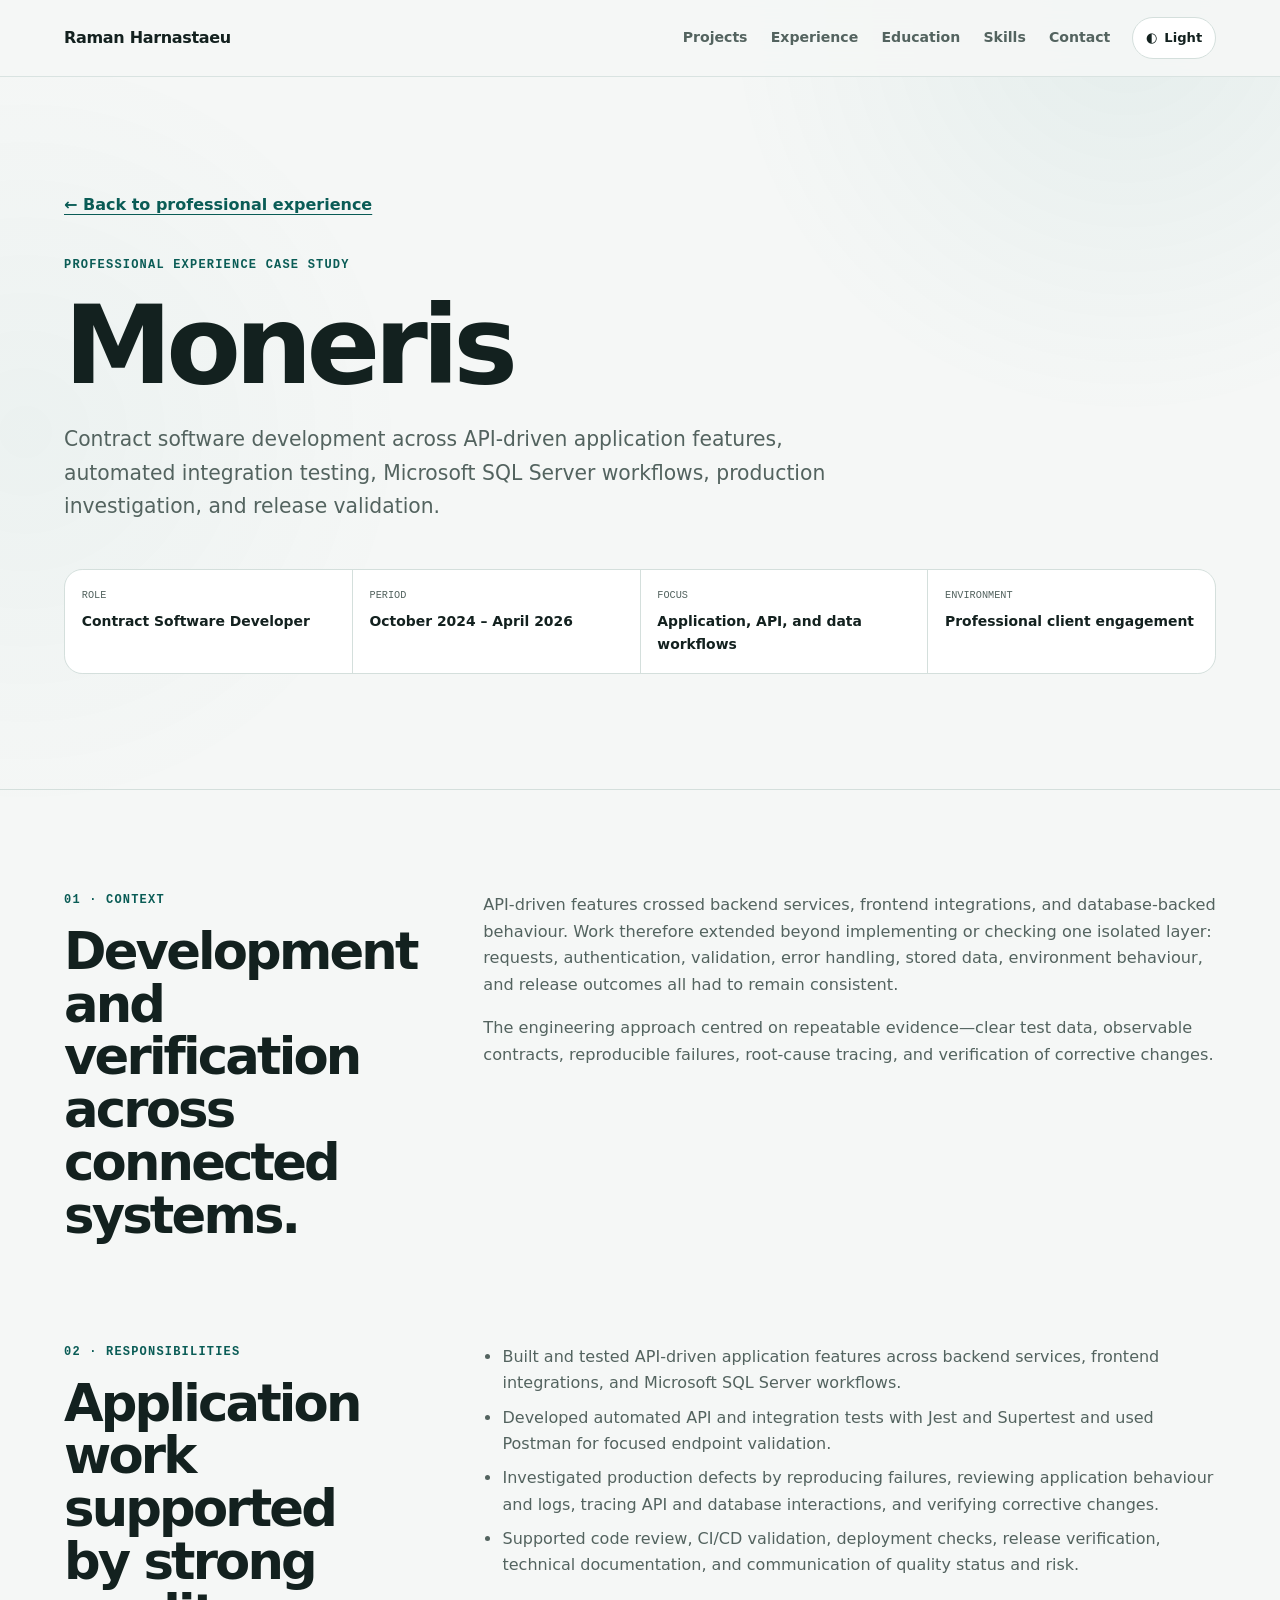
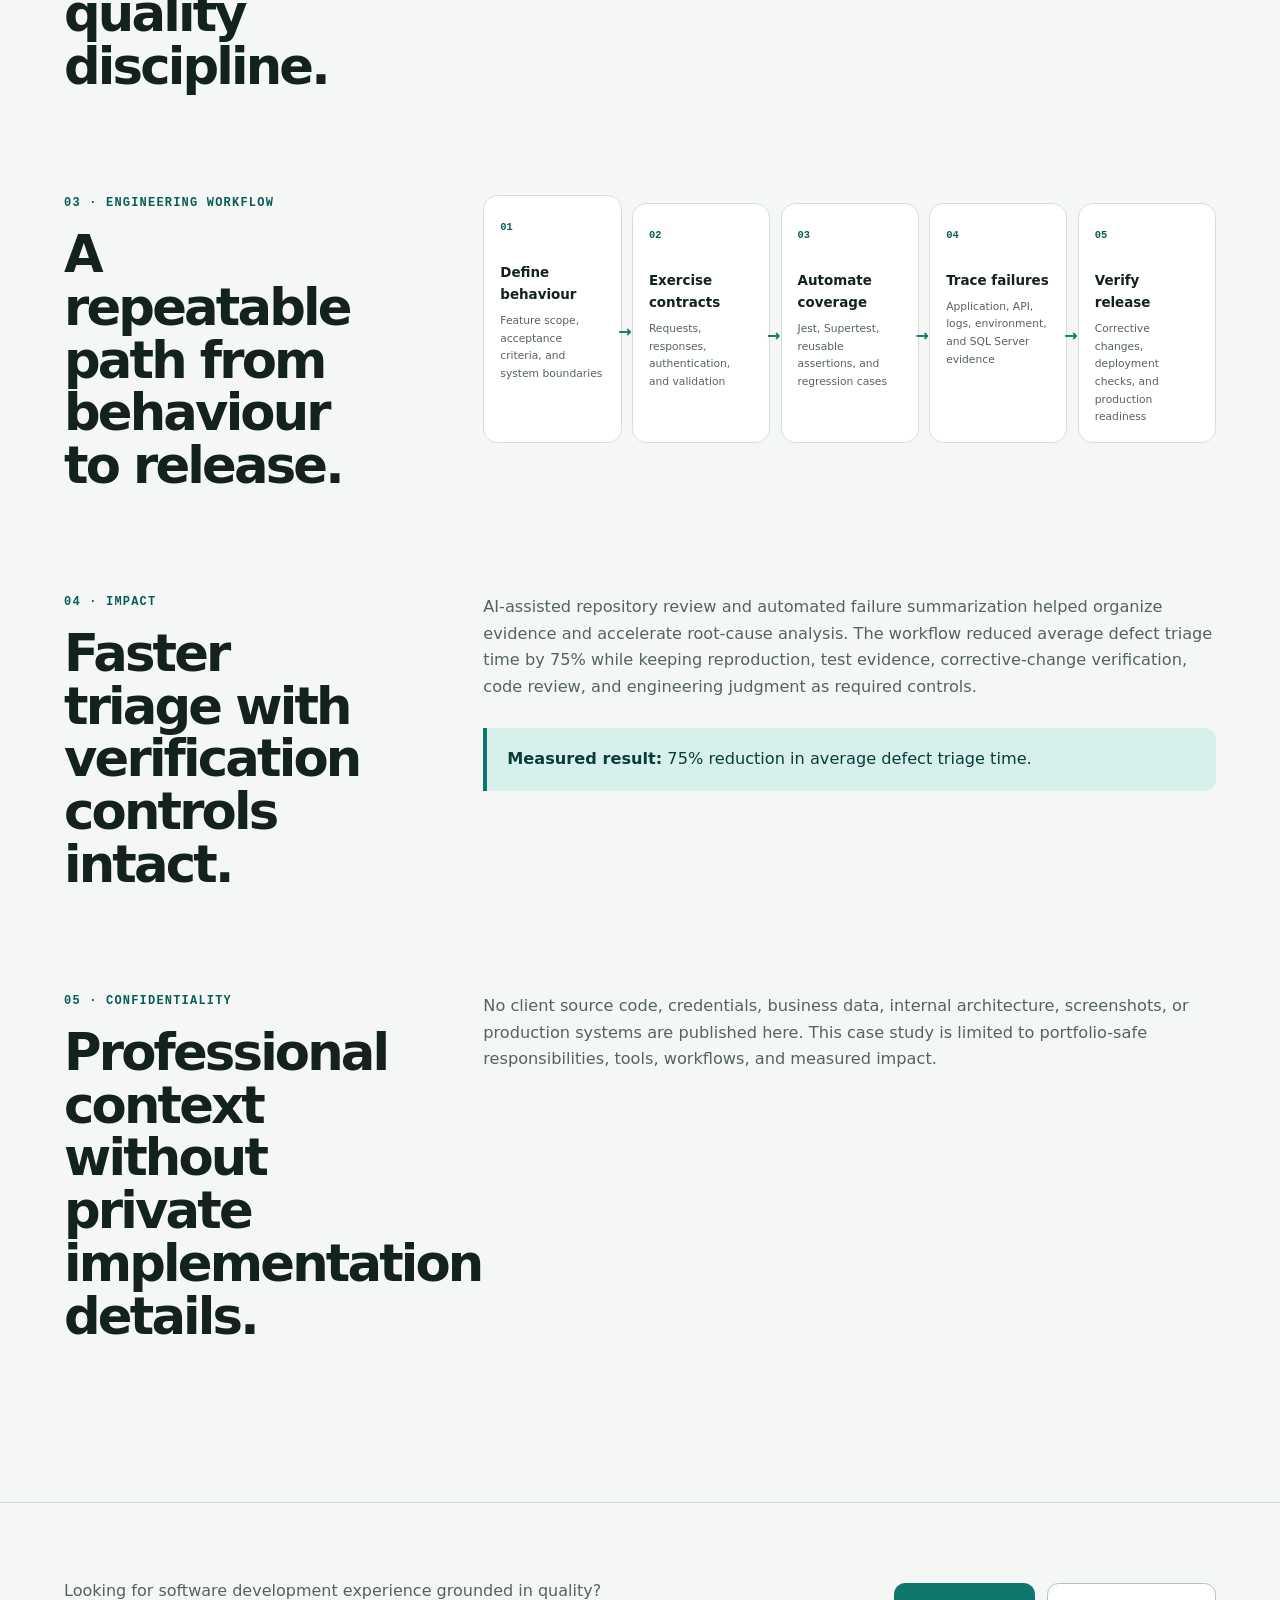
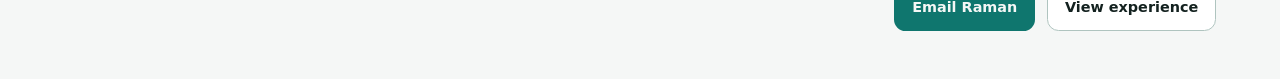
==== commit 4dd32373: "more udpates" ====
--- a/moneris-case-study.html
+++ b/moneris-case-study.html
@@ -39,7 +39,6 @@
   <header class="site-header">
     <div class="shell nav-shell">
       <a class="brand" href="index.html" aria-label="Raman Harnastaeu — portfolio home">
-        <span class="brand-mark" aria-hidden="true">RH</span>
         <span class="brand-name">Raman Harnastaeu</span>
       </a>
       <button class="nav-toggle" type="button" aria-expanded="false" aria-controls="primary-navigation">
--- a/styles.css
+++ b/styles.css
@@ -191,20 +191,6 @@
   text-decoration: none;
 }
 
-.brand-mark {
-  display: grid;
-  width: 2.2rem;
-  height: 2.2rem;
-  place-items: center;
-  border-radius: 0.65rem;
-  background: var(--accent);
-  color: var(--bg);
-  font-family: var(--font-mono);
-  font-size: 0.72rem;
-  font-weight: 800;
-  letter-spacing: -0.08em;
-}
-
 .primary-nav {
   display: flex;
   align-items: center;
@@ -322,16 +308,6 @@
   letter-spacing: 0.1em;
   line-height: 1.4;
   text-transform: uppercase;
-}
-
-.status-dot {
-  display: inline-block;
-  width: 0.52rem;
-  height: 0.52rem;
-  margin-right: 0.4rem;
-  border-radius: 50%;
-  background: var(--accent);
-  box-shadow: 0 0 0 0.24rem color-mix(in srgb, var(--accent) 16%, transparent);
 }
 
 .hero h1 {
@@ -451,35 +427,6 @@
   box-shadow: var(--shadow-lg);
 }
 
-.hero-panel-top,
-.hero-panel-footer {
-  display: flex;
-  align-items: center;
-  justify-content: space-between;
-  gap: 1rem;
-}
-
-.hero-panel-top {
-  padding: 1.15rem 1.3rem;
-  border-bottom: 1px solid var(--border);
-}
-
-.code-kicker {
-  color: var(--muted);
-  font-family: var(--font-mono);
-  font-size: 0.75rem;
-}
-
-.availability {
-  padding: 0.28rem 0.55rem;
-  border: 1px solid color-mix(in srgb, var(--accent) 35%, var(--border));
-  border-radius: 999px;
-  background: var(--accent-soft);
-  color: var(--accent-ink);
-  font-size: 0.68rem;
-  font-weight: 760;
-}
-
 .profile-facts {
   display: grid;
   margin: 0;
@@ -511,17 +458,6 @@
   font-size: 0.9rem;
   font-weight: 700;
   overflow-wrap: anywhere;
-}
-
-.hero-panel-footer {
-  padding: 1rem 1.3rem;
-  background: var(--accent);
-  color: var(--bg);
-  font-size: 0.8rem;
-}
-
-.hero-panel-footer strong {
-  font-family: var(--font-mono);
 }
 
 .section {
@@ -1232,7 +1168,6 @@
 }
 
 @media (max-width: 68rem) {
-  .brand-name,
   .theme-label {
     display: none;
   }
